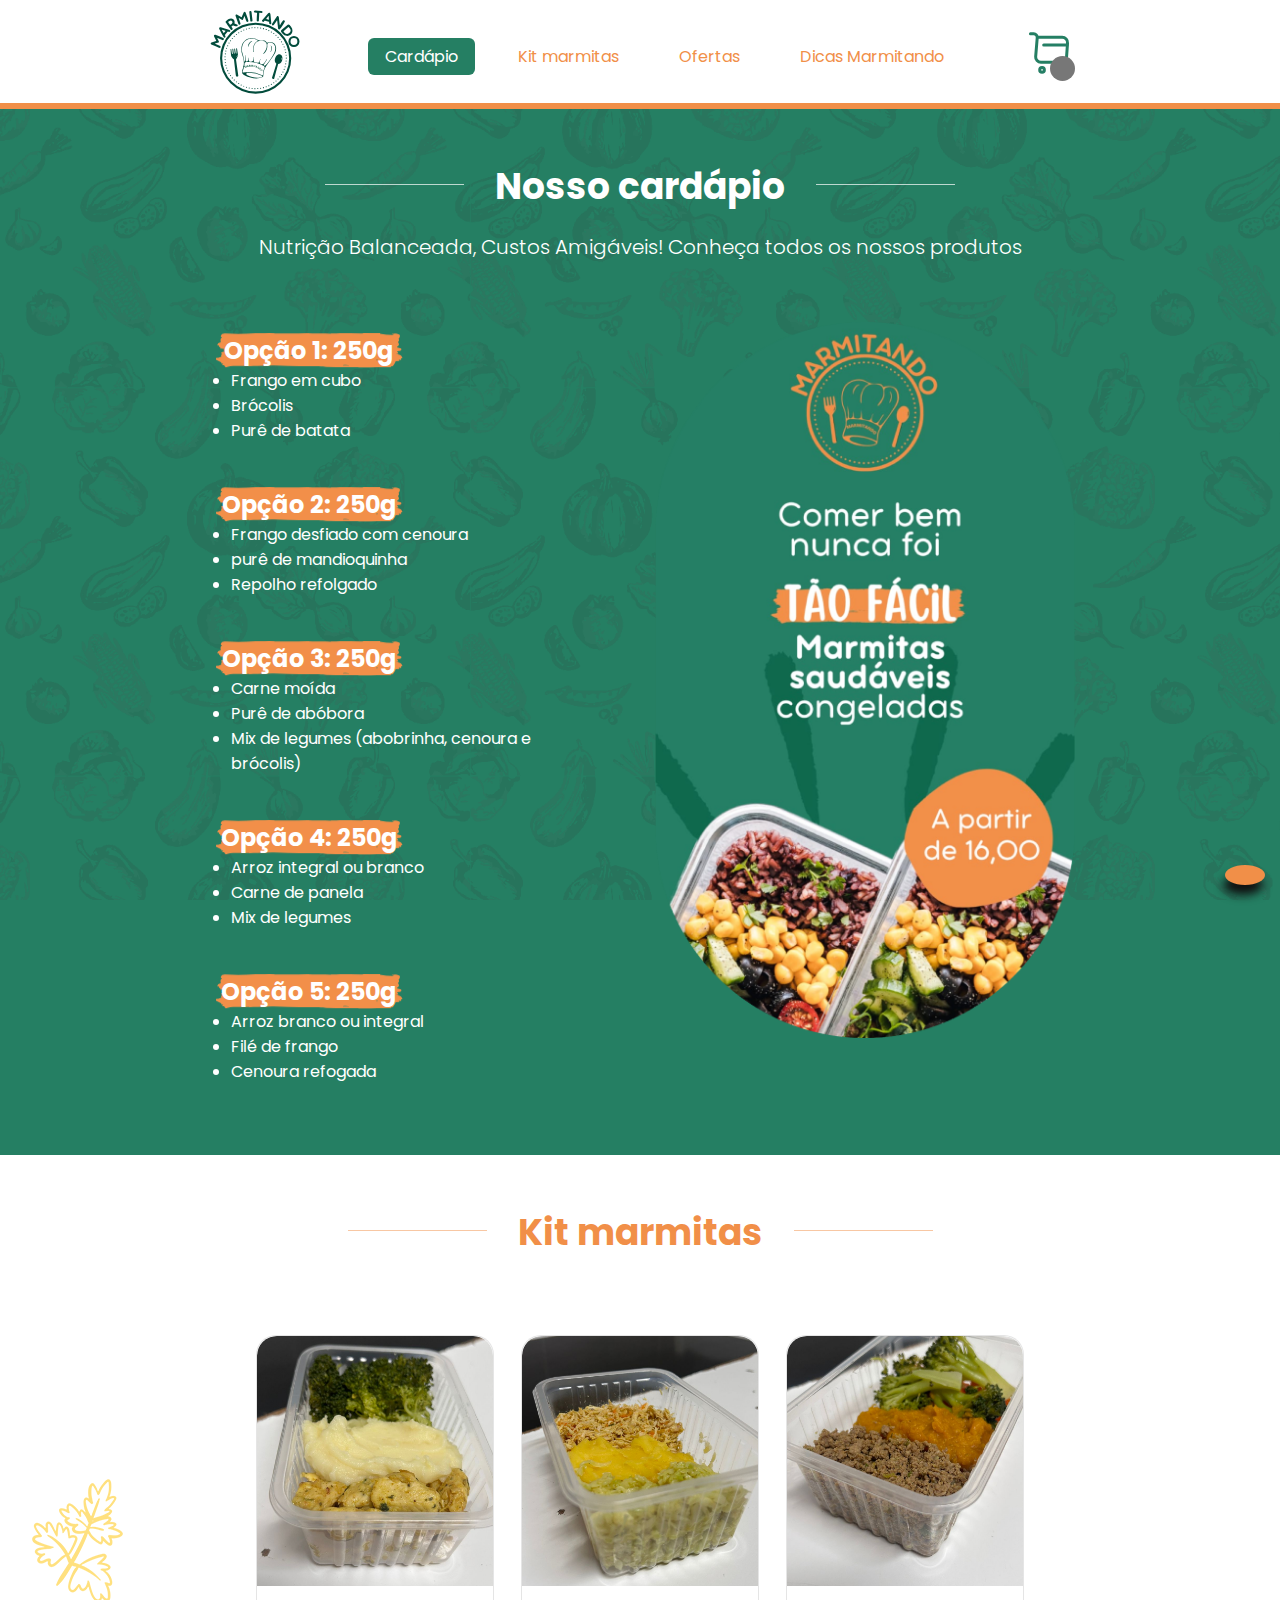
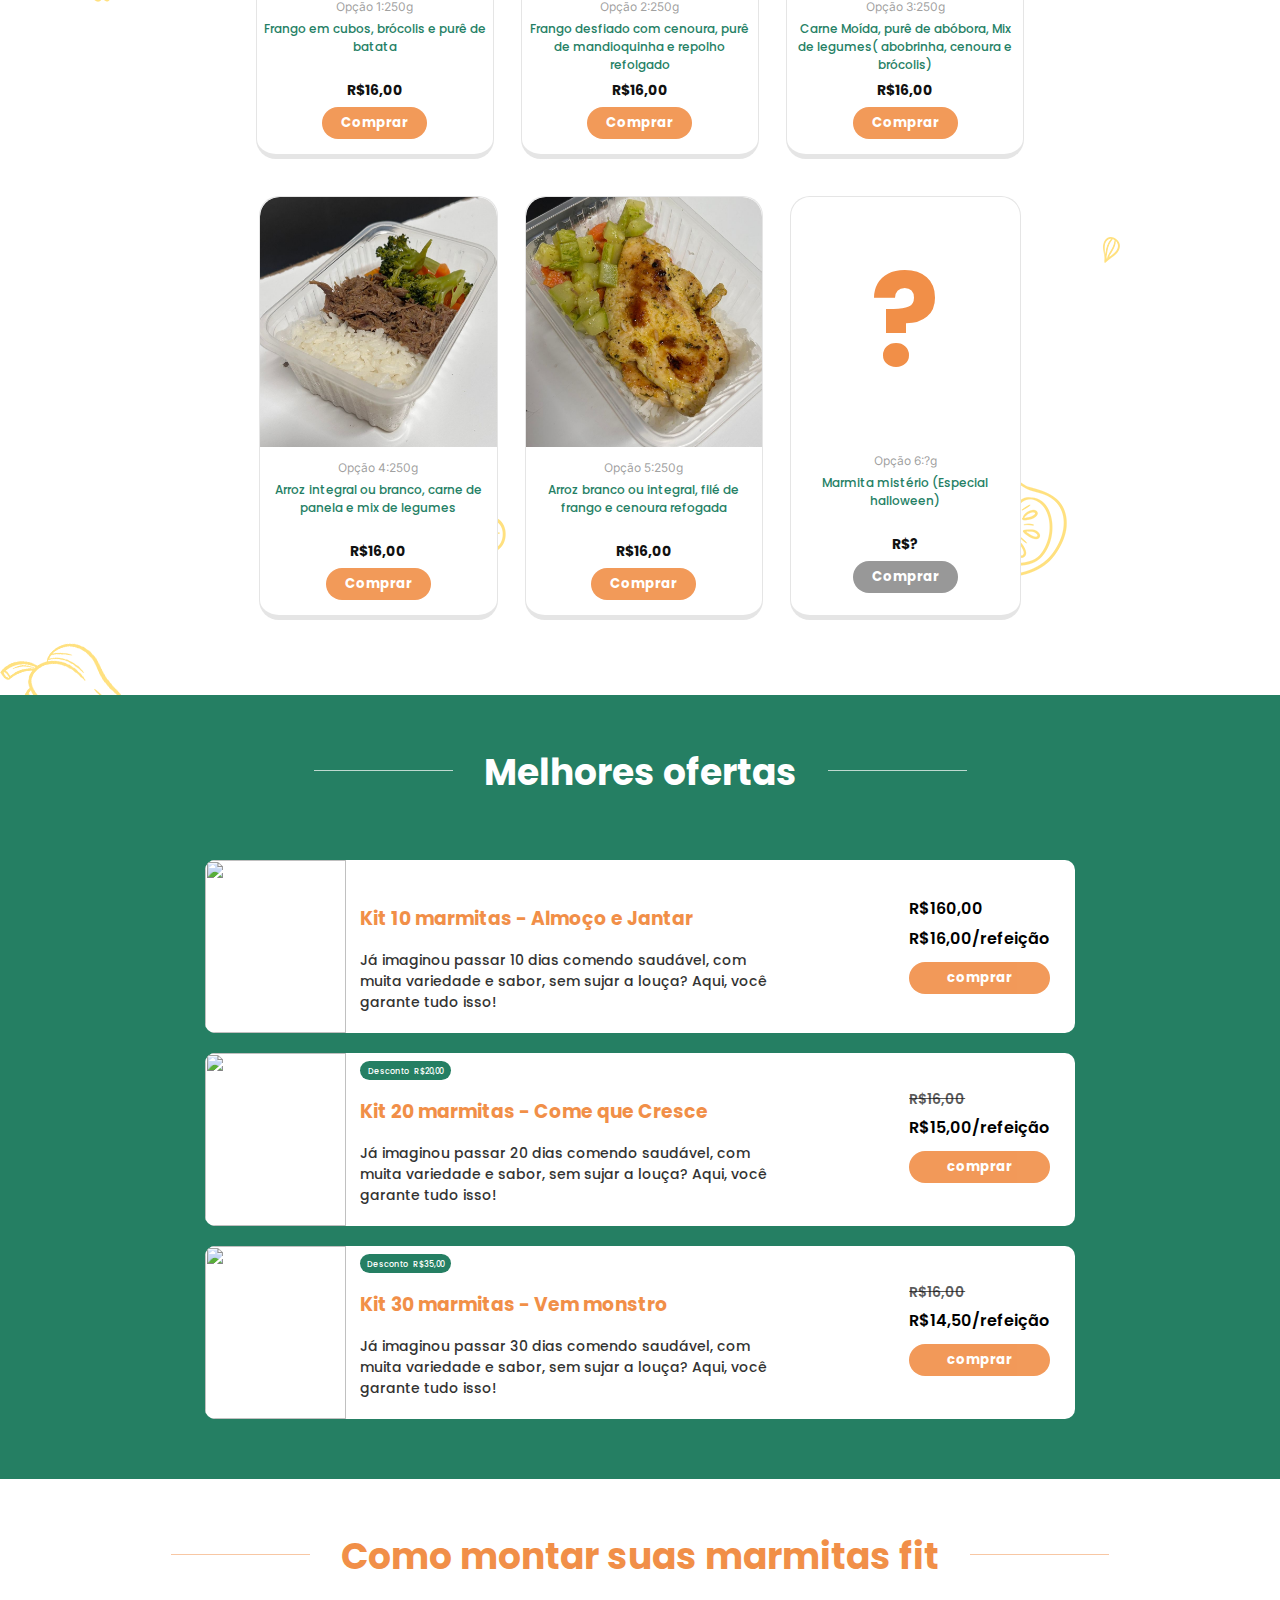
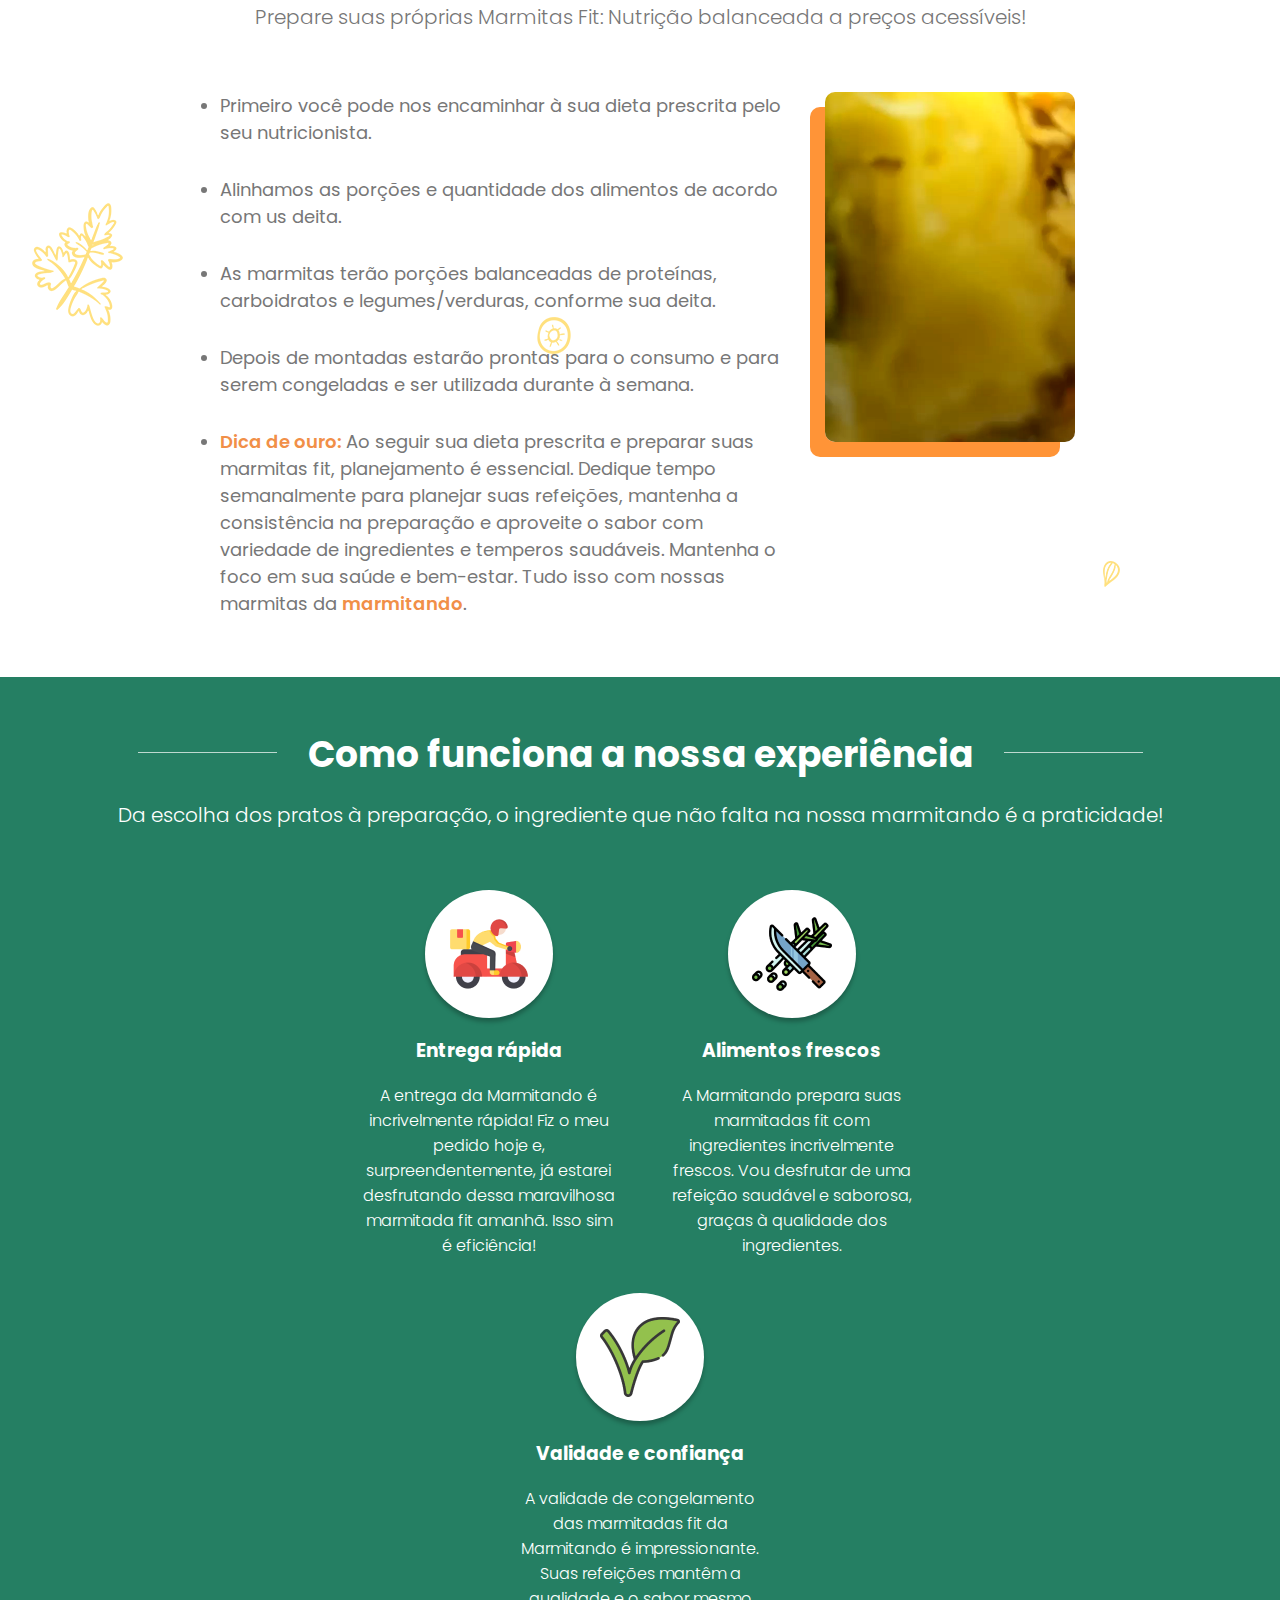
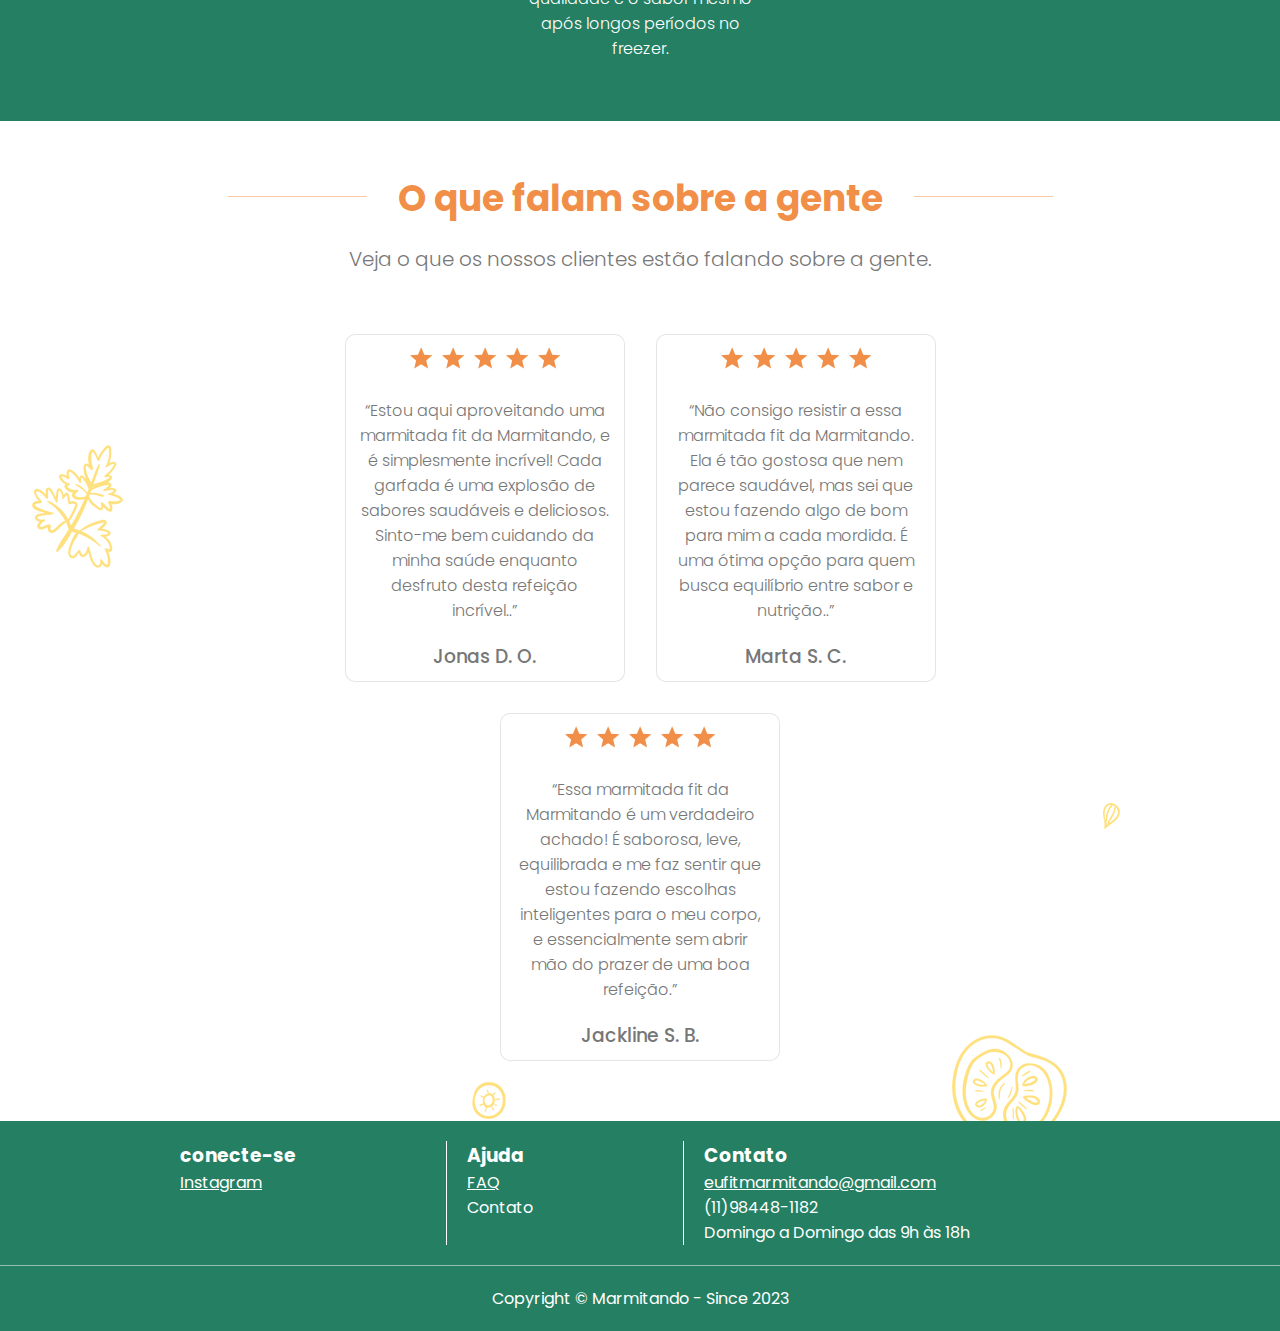
==== index.html @ 2e2b7c20 "ajuste footer" ====
<!DOCTYPE html>
<html lang="pt-br">

<head>
    <meta charset="UTF-8">
    <meta name="viewport" content="width=device-width, initial-scale=1.0">
    <title>Marmitando</title>
    <link rel="stylesheet" href="https://cdnjs.cloudflare.com/ajax/libs/font-awesome/6.4.2/css/all.min.css" integrity="sha512-z3gLpd7yknf1YoNbCzqRKc4qyor8gaKU1qmn+CShxbuBusANI9QpRohGBreCFkKxLhei6S9CQXFEbbKuqLg0DA==" crossorigin="anonymous" referrerpolicy="no-referrer" />
    <link rel="shortcut icon" href="./assets/logo-vetor.svg" type="image/x-icon">
    <link rel="preconnect" href="https://fonts.googleapis.com">
    <link rel="preconnect" href="https://fonts.gstatic.com" crossorigin>
    <link
        href="https://fonts.googleapis.com/css2?family=Poppins:ital,wght@0,100;0,200;0,300;0,400;0,500;0,600;0,700;0,800;0,900;1,100;1,200;1,300;1,400;1,500;1,600;1,700;1,800;1,900&display=swap"
        rel="stylesheet">
    <link rel="preconnect" href="https://fonts.googleapis.com">
    <link rel="preconnect" href="https://fonts.gstatic.com" crossorigin>
    <link href="https://fonts.googleapis.com/css2?family=Inter&display=swap" rel="stylesheet">
    <link rel="stylesheet" href="./css/styles.css">
    <script defer src="./js/script.js"></script>
</head>

<body>
    <header>
        <div class="logo">
            <a href="#"><img src="./assets/logo-vetor.svg" alt="Logo Marmitando"></a>
        </div>
        <nav class="nav-bar">
            <ul>
                <li><a id="botao-ativo" href="#cardapio">Cardápio</a></li>
                <li><a href="#kit-marmitas">Kit marmitas</a></li>
                <li><a href="#ofertas">Ofertas</a></li>
                <li><a href="#como-montar">Dicas Marmitando</a></li>
            </ul>
        </nav>
        <div class="carrinho-compras">
            <img class="carrinho" src="./assets/carrinho.svg" alt="Carrinho de compra">
            <span class="notificacao notificacao-on"><i class="fa-regular fa-bell"></i></span>
        </div>
        <div class="menu">
            <i class="fa-solid fa-bars"></i>
        </div>
    </header>

    <main>
        <section id="cardapio" class="nosso-cardapio verde">
            <div class="titulo">
                <h1>Nosso cardápio</h1>
                <p>Nutrição Balanceada, Custos Amigáveis! Conheça todos os nossos produtos</p>
            </div>

            <div class="conteudo">
                <div class="cardapio-opcao">
                    <div class="opcao">
                        <h2>Opção 1: 250g</h2>
                        <ul>
                            <li>Frango em cubo</li>
                            <li>Brócolis</li>
                            <li>Purê de batata</li>
                        </ul>
                    </div>

                    <div class="opcao">
                        <h2>Opção 2: 250g</h2>
                        <ul>
                            <li>Frango desfiado com cenoura</li>
                            <li>purê de mandioquinha</li>
                            <li>Repolho refolgado</li>
                        </ul>
                    </div>

                    <div class="opcao">
                        <h2>Opção 3: 250g</h2>
                        <ul>
                            <li>Carne moída</li>
                            <li>Purê de abóbora</li>
                            <li>Mix de legumes (abobrinha, cenoura e brócolis)</li>
                        </ul>
                    </div>

                    <div class="opcao">
                        <h2>Opção 4: 250g</h2>
                        <ul>
                            <li>Arroz integral ou branco</li>
                            <li>Carne de panela</li>
                            <li>Mix de legumes</li>
                        </ul>
                    </div>

                    <div class="opcao">
                        <h2>Opção 5: 250g</h2>
                        <ul>
                            <li>Arroz branco ou integral</li>
                            <li>Filé de frango</li>
                            <li>Cenoura refogada</li>
                        </ul>
                    </div>
                </div>

                <div class="imagem-marmitando">
                    <img src="./image/imagem-comer-bem.png" alt="">
                </div>
            </div>
        </section>


        <section id="kit-marmitas" class="kit-marmitas branco">
            <div class="titulo">
                <h1>Kit marmitas</h1>
            </div>

            <div class="conteudo">
                <div class="produto">
                    <div>
                        <img class="imagem-produto" src="./image/marmita-1.jpg" alt="">
                    </div>
                    <span class="opcao-produto">Opção 1:250g</span>
                    <h3 class="descricao-produto">Frango em cubos, brócolis e purê de batata</h3>
                    <div class="preco-botao-comprar">
                        <p class="preco-produto">R$16,00</p>
                        <input class="botao-comprar-produto" type="button" value="Comprar">
                    </div>
                </div>

                <div class="produto">
                    <div>
                        <img class="imagem-produto" src="./image/marmita-2.jpg" alt="">
                    </div>
                    <span class="opcao-produto">Opção 2:250g</span>
                    <h3 class="descricao-produto">Frango desfiado com cenoura, purê de mandioquinha e repolho refolgado
                    </h3>
                    <div class="preco-botao-comprar">
                        <p class="preco-produto">R$16,00</p>
                        <input class="botao-comprar-produto" type="button" value="Comprar">
                    </div>
                </div>

                <div class="produto">
                    <div>
                        <img class="imagem-produto" src="./image/marmita-3.jpg" alt="">
                    </div>
                    <span class="opcao-produto">Opção 3:250g</span>
                    <h3 class="descricao-produto">Carne Moída, purê de abóbora, Mix de legumes( abobrinha, cenoura e
                        brócolis)</h3>
                    <div class="preco-botao-comprar">
                        <p class="preco-produto">R$16,00</p>
                        <input class="botao-comprar-produto" type="button" value="Comprar">
                    </div>
                </div>

                <div class="produto">
                    <div>
                        <img class="imagem-produto" src="./image/marmita-4.jpg" alt="">
                    </div>
                    <span class="opcao-produto">Opção 4:250g</span>
                    <h3 class="descricao-produto">Arroz integral ou branco, carne de panela e mix de legumes</h3>
                    <div class="preco-botao-comprar">
                        <p class="preco-produto">R$16,00</p>
                        <input class="botao-comprar-produto" type="button" value="Comprar">
                    </div>
                </div>

                <div class="produto">
                    <div>
                        <img class="imagem-produto" src="./image/marmita-5.jpg" alt="">
                    </div>
                    <span class="opcao-produto">Opção 5:250g</span>
                    <h3 class="descricao-produto">Arroz branco ou integral, filé de frango e cenoura refogada</h3>
                    <div class="preco-botao-comprar">
                        <p class="preco-produto">R$16,00</p>
                        <input class="botao-comprar-produto" type="button" value="Comprar">
                    </div>
                </div>

                <div class="produto">
                    <div>
                        <h1 class="especial-mes">?</h1>
                    </div>
                    <span class="opcao-produto">Opção 6:?g</span>
                    <h3 class="descricao-produto">Marmita mistério
                        (Especial halloween)</h3>
                    <div class="preco-botao-comprar">
                        <p class="preco-produto">R$?</p>
                        <input class="botao-comprar" type="button" value="Comprar" disabled>
                    </div>
                </div>
            </div>
        </section>

        <section id="ofertas" class="ofertas verde">
            <div class="titulo">
                <h1>Melhores ofertas</h1>
            </div>

            <div class="conteudo">

                <div class="oferta">
                    <div class="imagem">
                        <img src="./image/marmita-kit-10.jpg" alt="">
                    </div>
                    <div class="descricao">
                      <p class="desconto hidden"><span></span></p>
                        <h3 class="opcao-produto">Kit 10 marmitas - Almoço e Jantar</h3>
                        <p class="descricao-produto">Já imaginou passar 10 dias comendo saudável, com muita variedade e sabor, sem sujar a louça? Aqui, você garante tudo isso!</p>
                    </div>
                    <div class="preco-btn">
                        <p class="preco-produto">R$160,00</p>
                        <p>R$16,00/refeição</p>
                        <input class="botao-comprar-produto" type="button" value="comprar">
                    </div>
                </div>

                <div class="oferta">
                    <div class="imagem">
                        <img src="./image/marmita-kit-10.jpg" alt="">
                    </div>
                    <div class="descricao">
                        <p class="desconto">Desconto<span>R$20,00</span></p>
                        <h3 class="opcao-produto">Kit 20 marmitas -  Come que Cresce</h3>
                        <p  class="descricao-produto">Já imaginou passar 20 dias comendo saudável, com muita variedade e sabor, sem sujar a louça? Aqui, você garante tudo isso!</p>
                    </div>
                    <div class="preco-btn">
                        <p class="preco-produto" hidden>R$300,00</p>
                        <p class="preco-antigo">R$16,00</p>
                        <p>R$15,00/refeição</p>
                        <input class="botao-comprar-produto" type="button" value="comprar">
                    </div>
                </div>

                <div class="oferta">
                    <div class="imagem">
                        <img src="./image/marmita-kit-10.jpg" alt="">
                    </div>
                    <div class="descricao">
                        <p class="preco-produto" hidden>R$435,00</p>
                        <p class="desconto">Desconto<span>R$35,00</span></p>
                        <h3 class="opcao-produto">Kit 30 marmitas - Vem monstro</h3>
                        <p  class="descricao-produto">Já imaginou passar 30 dias comendo saudável, com muita variedade e sabor, sem sujar a louça? Aqui, você garante tudo isso!</p>
                    </div>
                    <div class="preco-btn">
                        <p class="preco-antigo">R$16,00</p>
                        <p>R$14,50/refeição</p>
                        <input class="botao-comprar-produto" type="button" value="comprar">
                    </div>
                </div>
            </div>
        </section>

        <section id="como-montar" class="como-montar branco">
            <div class="titulo">
                <h1>Como montar suas marmitas fit</h1>
                <p>Prepare suas próprias Marmitas Fit: Nutrição balanceada a preços acessíveis!</p>
            </div>

            <div class="conteudo">
                <div class="dicas">
                    <ul>
                        <li>Primeiro você pode nos encaminhar à sua dieta prescrita pelo seu nutricionista.</li>
                        <li>Alinhamos as porções e quantidade dos alimentos de acordo com us deita.</li>
                        <li>As marmitas terão porções balanceadas de proteínas, carboidratos e legumes/verduras, conforme sua deita.</li>
                        <li>Depois de montadas estarão prontas para o consumo e para serem congeladas e ser utilizada durante à semana.</li>
                        <li><span>Dica de ouro:</span> Ao seguir sua dieta prescrita e preparar suas marmitas fit, planejamento é essencial. Dedique tempo semanalmente para planejar suas refeições, mantenha a consistência na preparação e aproveite o sabor com variedade de ingredientes e temperos saudáveis. Mantenha o foco em sua saúde e bem-estar. Tudo isso com nossas marmitas da <span>marmitando</span>.</li>
                    </ul>
                </div>

                <div class="video">
                    <video muted loop autoplay src="./movie/video.mp4"></video>
                </div>
            </div>
        </section>

        <section id="como-funciona-nossa-experiencia" class="como-funciona-nossa-experiencia verde">
            <div class="titulo">
                <h1>Como funciona a nossa experiência</h1>
                <p>Da escolha dos pratos à preparação, o ingrediente que não falta na nossa marmitando é a praticidade!</p>
            </div>

            <div class="conteudo">
                <div class="experiencia">
                    <div class="img">
                        <img src="./image/experiencia-1.png" alt="">
                    </div>
                    <h3>Entrega rápida</h3>
                    <p>A entrega da Marmitando é incrivelmente rápida! Fiz o meu pedido hoje e, surpreendentemente, já estarei desfrutando dessa maravilhosa marmitada fit amanhã. Isso sim é eficiência!</p>
                </div>

                <div class="experiencia">
                    <div class="img">
                        <img src="./image/experiencia-2.png" alt="">
                    </div>
                    <h3>Alimentos frescos</h3>
                    <p>A Marmitando prepara suas marmitadas fit com ingredientes incrivelmente frescos. Vou desfrutar de uma refeição saudável e saborosa, graças à qualidade dos ingredientes.</p>
                </div>

                <div class="experiencia">
                    <div class="img">
                        <img src="./image/experiencia-3.png" alt="">
                    </div>
                    <h3>Validade e confiança</h3>
                    <p>A validade de congelamento das marmitadas fit da Marmitando é impressionante. Suas refeições mantêm a qualidade e o sabor mesmo após longos períodos no freezer. </p>
                </div>
            </div>
        </section>

        <section id="sobre" class="sobre branco">
            <div class="titulo">
                <h1>O que falam sobre a gente</h1>
                <p>Veja o que os nossos clientes estão falando sobre a gente.</p>
            </div>

            <div class="conteudo">
               <div class="falas">
                <div class="stars">
                    <img src="./assets/star.svg" alt="">
                    <img src="./assets/star.svg" alt="">
                    <img src="./assets/star.svg" alt="">
                    <img src="./assets/star.svg" alt="">
                    <img src="./assets/star.svg" alt="">
                </div>
                <p>“Estou aqui aproveitando uma marmitada fit da Marmitando, e é simplesmente incrível! Cada garfada é uma explosão de sabores saudáveis e deliciosos. Sinto-me bem cuidando da minha saúde enquanto desfruto desta refeição incrível..”</p>
                <h3>Jonas D. O.</h3>
               </div>
               
               <div class="falas">
                <div class="stars">
                    <img src="./assets/star.svg" alt="">
                    <img src="./assets/star.svg" alt="">
                    <img src="./assets/star.svg" alt="">
                    <img src="./assets/star.svg" alt="">
                    <img src="./assets/star.svg" alt="">
                </div>
                <p>“Não consigo resistir a essa marmitada fit da Marmitando. Ela é tão gostosa que nem parece saudável, mas sei que estou fazendo algo de bom para mim a cada mordida. É uma ótima opção para quem busca equilíbrio entre sabor e nutrição..”</p>
                <h3>Marta S. C.</h3>
               </div>

               <div class="falas">
                <div class="stars">
                    <img src="./assets/star.svg" alt="">
                    <img src="./assets/star.svg" alt="">
                    <img src="./assets/star.svg" alt="">
                    <img src="./assets/star.svg" alt="">
                    <img src="./assets/star.svg" alt="">
                </div>
                <p>“Essa marmitada fit da Marmitando é um verdadeiro achado! É saborosa, leve, equilibrada e me faz sentir que estou fazendo escolhas inteligentes para o meu corpo, e essencialmente sem abrir mão do prazer de uma boa refeição.”</p>
                <h3>Jackline S. B.</h3>
               </div>
            </div>
        </section>
    </main>

    <footer class="verde">
        <div class="conteudo">
            <div class="info">
                <h3>conecte-se</h3>
            <ul>
                <li><a href="https://www.instagram.com/eufitmarmitando/?igshid=NzZhOTFlYzFmZQ%3D%3D" target="_blank"><i class="fa-brands fa-instagram"></i> Instagram</a></li>
            </ul>
            </div>

            <div class="info">
                <h3>Ajuda</h3>
            <ul>
                <li><a href="./faq.html">FAQ</a></li>
                <li>Contato</li>
            </ul>
            </div>

            <div class="info">
                <h3>Contato</h3>
            <ul>
                <li><a href="mailto:eufitmarmitando@gmail.com">eufitmarmitando@gmail.com</a></li>
                <li><i class="fa-brands fa-whatsapp"></i> (11)98448-1182</li>
                <li>Domingo a Domingo das 9h às 18h</li>
            </ul>
            </div>
        </div>

        <div class="copy">
            <p>Copyright © Marmitando - Since 2023</p>
        </div>
    </footer>

    <div class="modal-off">

        <main>
            <div class="titulo">
                <h1>Meu carrinho</h1>
            </div>

            <div class="conteudo"></div>

            <div class="subtotal">
                <p>Subtotal: <span>R$ 0,00</span></p>
            </div>

            <div class="resumo-cep">
                <div class="resumo cep">
                    <div>
                        <h3>CEP</h3>
                        <input class="input-style" type="text" name="cep" id="cep">
                        
                        <div id="conteudo" class="conteudo"></div>
                        <input id="botao-cep" class="botao-comprar" type="button" value="Buscar CEP">
                    </div>
                </div>

                <div class="resumo">
                    <div>
                        <h3>Resumo</h3>
                        <div class="conteudo">
                            <p class="valor-produtos">Valor dos produtos <span>R$ 32,00</span></p>
                            <p class="frete">Frete <span>R$ 5,00</span></p>
                            <p class="desconto">Desconto <span>-R$ 10,00</span></p>
                            <p class="total-compra">Total da compra <span>R$ 27,00</span></p>
                        </div>
                        <input id="finalizar-pedido" class="botao-comprar" type="button" value="Comprar">
                    </div>
                </div>
            </div>
        </main>

        <footer class="verde">
            <div class="conteudo">
                <div class="logo">
                    <a href="#">
                        <img src="./assets/logo.svg" alt="">
                    </a>
                </div>
                <div class="info">
                    <h3>Conecte-se</h3>
                <ul>
                    <li><a href="https://www.instagram.com/eufitmarmitando/?igshid=NzZhOTFlYzFmZQ%3D%3D" target="_blank"><i class="fa-brands fa-instagram"></i> Instagram</a></li>
                </ul>
                </div>
    
                <div class="info">
                    <h3>Ajuda</h3>
                <ul>
                    <li><a href="./faq.html">FAQ</a></li>
                    <li>Contato</li>
                </ul>
                </div>
    
                <div class="info">
                    <h3>Contato</h3>
                <ul>
                    <li><a href="mailto:eufitmarmitando@gmail.com">eufitmarmitando@gmail.com</a></li>
                    <li><i class="fa-brands fa-whatsapp"></i> (11)98448-1182</li>
                    <li>Domingo a Domingo das 9h às 18h</li>
                </ul>
                </div>
            </div>
    
            <div class="copy">
                <p>Copyright © Marmitando - Since 2023</p>
            </div>
        </footer>
    </div>
    <div class="btn-wpp">
        <a href="https://wa.me/5511984481182?text=Gostaria%20de%20fazer%20um%20pedido!" target="_blank"><i class="fa-brands fa-whatsapp"></i></a>
    </div>
</body>

</html>
---- css/styles.css ----
:root {
  --txGrayBlack: #111111;
  --txBlackLight: #333333;
  --txGray: #777777;
  --txOrange: #f18f48;
  --txGreen: #257f65;
  --txWhite: #fff;

  --bgGeen: #257f63;
  --bgWhite: #fff;
  --bgWhiteLight: #f1f1f1;
}

* {
  margin: 0;
  padding: 0;
  box-sizing: border-box;
  font-family: "Poppins", sans-serif;
  list-style: none;
  text-decoration: none;
  scroll-behavior: smooth;
  
}

*::-webkit-scrollbar {
  width: 6px;
}

*::-webkit-scrollbar-thumb {
  background-color: var(--txOrange);   
  border-radius: 20px;
}

/* ====================== INICIO HEADER ======================= */
header {
  display: flex;
  justify-content: space-between;
  padding: 0px 16%;
  padding-top: 10px;
  align-items: center;
  background: var(--bgWhite);
  border-bottom: var(--txOrange) 6px solid;
  position: sticky;
  top: 0;
  z-index: 100;
}

header .nav-bar ul {
  display: flex;
  gap: 26px;
}

header .nav-bar ul li a {
  color: var(--txOrange);
  position: relative;
  padding: 7px 17px;
  border-radius: 6px;
}

#botao-ativo {
  background: var(--bgGeen);
  color: var(--txWhite);
}

header .nav-bar ul li a:hover {
  color: var(--txWhite);
  background: var(--bgGeen);
}

header .carrinho-compras {
  cursor: pointer;
  position: relative;
  border-radius: 4px;
  padding: 5px;
  z-index: 2000;
}

.logo {
  width: 100px;
  transition: .3s;
}

.logo:hover {
  transform: scale(1.1);
}

header .carrinho-compras img {
    transition: 0.3s;
}

header .carrinho-compras img:hover {
  transform: rotate(-20deg);
}

header .carrinho-compras .notificacao {
  display: flex;
  align-items: center;
  justify-content: center;
  width: 25px;
  height: 25px;
  font-size: 12px;
  padding: 5px;
  position: absolute;
  background-color: var(--txGray);
  font-weight: 600;
  border-radius: 100px;
  right: 0px;
  bottom: 5px;
  color: var(--txWhite);
}

header .carrinho-compras .notificacao-on {
  background: var(--txOrange);
  transition: .3s;
  animation: notificacao .1s infinite alternate-reverse;
}

@keyframes notificacao {
  0% {
    transform: rotate(6deg);
  }
  100% {
    transform: rotate(-6deg);
  }
}

header .menu{
  cursor: pointer;
  display: none;
  z-index: 3000;
}

header .menu i {
  font-size: 34px;
  color: var(--bgGeen);
}

header .abrir-menu {
  display: flex;
  position: fixed;
  justify-content: center;
  align-items: center;

  top: 0;
  left: 0;
  right: 0;
  bottom: 0;
  background-color: var(--bgWhite);
  z-index: 2500;
}

header .abrir-menu ul{
  flex-direction: column;
  gap: 50px;
  font-size: 36px;
}


/* ========================== FIM HEADER ======================= */

/* ===================== INICIO SECTION GLOBAL ==================== */


.modal-off::-webkit-scrollbar {
    width: 6px;
}
  
  .modal-off::-webkit-scrollbar-thumb {
    background-color: var(--txOrange);   
    border-radius: 20px;       
}

.verde {
  background: url(../image/bg.png), var(--bgGeen);
  background-attachment: fixed;
  background-position: center;
  background-repeat: no-repeat;
  background-size: cover;
}
section {
  padding-bottom: 50px;
}

section .titulo {
  padding-top: 50px;
  display: flex;
  flex-direction: column;
  align-items: center;
  gap: 18px;
  color: var(--txWhite);
  font-size: 20px;
  font-weight: 300;
  margin-bottom: 50px;
  text-align: center;
}

section .titulo h1 {
  font-size: 36px;
  font-weight: 700;
  position: relative;
}

section .titulo h1::after,
section .titulo h1::before {
  content: "";
  width: 139px;
  height: 1px;
  background: rgba(255, 255, 255, 0.7);
  position: absolute;
  top: 25px;
}

section .titulo h1::after {
  right: -170px;
}

section .titulo h1::before {
  left: -170px;
}

section .conteudo {
  display: flex;
  justify-content: space-between;
  padding: 10px 16%;
}

.botao-comprar, .botao-comprar-produto {
  display: flex;
  align-items: flex-start;
  justify-content: center;
  padding: 6px 19px;
  margin-top: 6px;
  gap: 10px;
  cursor: pointer;
  font-weight: 700;
  border-radius: 30px;
  background: var(--txOrange);
  color: var(--txWhite);
  border: none;
  opacity: 0.9;
}

.botao-comprar, .botao-comprar-produto:hover {
  opacity: 1;
}

.branco {
  background: url(../image/bg-1.png), var(--bgWhite);
}

.branco .titulo {
  color: var(--txOrange);
}

.branco .titulo p {
  color: var(--txGray);
}

.branco .titulo h1::after,
.branco .titulo h1::before {
  background: rgba(241, 143, 72, 0.5);
}

.hidden {
  display: none;
}
/* ===================== FIM SECTION GLOBAL ==================== */

/* ==================== INICIO SECTION NOSSO CARDAPIO ================= */
.nosso-cardapio .conteudo {
  gap: 50px;
}
.nosso-cardapio .conteudo .imagem-marmitando img {
  width: 420px;
}

.nosso-cardapio .conteudo .cardapio-opcao {
  display: flex;
  flex-direction: column;
  gap: 22px;
}

.nosso-cardapio .conteudo .cardapio-opcao .opcao h2 {
  width: 187px;
  text-align: center;
  background-image: url(../assets/opcoesfundo.svg);
  background-position: center;
  background-size: cover;
  background-repeat: no-repeat;
  color: var(--txWhite);
  border-radius: 4px;
}

.nosso-cardapio .conteudo .cardapio-opcao .opcao {
  border: 1px solid transparent;
  transition: 0.3s;
  padding: 10px;
  border-radius: 6px;
}

.nosso-cardapio .conteudo .cardapio-opcao .opcao:hover {
  background: rgba(0, 0, 0, 0.25);
  border: 1px solid rgba(0, 0, 0, 0.1);
  transform: scale(1.2);
}

.nosso-cardapio .conteudo .cardapio-opcao .opcao ul {
  color: var(--txWhite);
  padding-left: 15px;
}

.nosso-cardapio .conteudo .cardapio-opcao .opcao ul li {
  list-style: disc;
}
/* ==================== FIM SECTION NOSSO CARDAPIO ================= */

/* =============== INICIO SECTION KIT-MARMITAS ==================== */
.kit-marmitas .conteudo {
  flex-wrap: wrap;
  gap: 7px;
  justify-content: center;
}

.kit-marmitas .conteudo .produto {
  display: flex;
  flex-direction: column;
  align-items: center;
  gap: 6px;
  border-radius: 20px;
  margin: 15px 10px;
  padding-bottom: 15px;
  border: 1px solid rgba(0, 0, 0, 0.1);
  background: var(--bgWhite);
  overflow: hidden;
  border-bottom: 5px solid rgba(0, 0, 0, 0.1);
}

.kit-marmitas .conteudo .produto div {
  overflow: hidden;
}

.kit-marmitas .conteudo .produto img {
  width: 236.02px;
  height: 250px;
  border-radius: 20px 20px 0px 0px;
  object-fit: cover;
  transition: 0.5s linear;
}

.kit-marmitas .conteudo .produto:hover img {
  transform: scale(1.2);
}

.kit-marmitas .conteudo .produto span {
  color: rgba(119, 119, 119, 0.7);
  text-align: center;
  font-family: "Inter", sans-serif;
  font-size: 12px;
  font-weight: 400;
}

.kit-marmitas .conteudo .produto h3 {
  width: 229px;
  text-align: center;
  color: var(--txGreen);
  font-size: 12px;
  font-weight: 500;
  min-height: 54px;
}

.kit-marmitas .conteudo .produto .preco-botao-comprar {
  color: var(--txGrayBlack);
  text-align: center;
  font-size: 14px;
  font-weight: 700;
}
/* =============== FIM SECTION KIT-MARMITAS ==================== */

/* ============== INICIO PRODUTO ESPECIAL DO MES ===================== */
.kit-marmitas .conteudo .produto .especial-mes {
  display: flex;
  align-items: center;
  justify-content: center;
  font-size: 128px;
  color: var(--txOrange);
  height: 250px;
}

.kit-marmitas
  .conteudo
  .produto:nth-child(6)
  .preco-botao-comprar
  .botao-comprar {
  background: var(--txBlackLight);
  opacity: 0.5;
  cursor: auto;
}

.kit-marmitas
  .conteudo
  .produto:nth-child(6)
  .preco-botao-comprar
  .botao-comprar:hover {
  opacity: 0.5;
}
/* ============== FIM PRODUTO ESPECIAL DO MES ===================== */

/* =================== INICIO SECTION OFERTAS ==================== */
.ofertas .conteudo {
  flex-direction: column;
  gap: 20px;
}
.ofertas .conteudo .oferta {
  display: flex;
  justify-content: space-between;
  border-radius: 10px;
  background: var(--bgWhite);
}

.ofertas .conteudo .oferta .imagem img {
  width: 141.612px;
  height: 100%;
  object-fit: cover;
  border-radius: 10px 0px 0px 10px;
}

.ofertas .conteudo .oferta .descricao {
  padding-top: 8px;
  padding-left: 13.4px;
  display: flex;
  flex-direction: column;
  gap: 17px;
  margin-bottom: 20px;
}

.ofertas .conteudo .oferta .descricao h3 {
  color: var(--txOrange);
}

.ofertas .conteudo .oferta .descricao p {
  color: var(--txBlackLight);
  font-size: 14px;
  font-weight: 500;
}

.ofertas .conteudo .oferta .descricao .desconto {
  display: flex;
  width: 91px;
  height: 19px;
  padding-top: 2px;
  justify-content: center;
  align-items: center;
  border-radius: 10px;
  background: var(--bgGeen);
  color: var(--txWhite);
  font-size: 8px;
  gap: 5px;
}

.ofertas .conteudo .oferta .descricao .hidden {
  opacity: 0;
}

.ofertas .conteudo .oferta .preco-btn {
  margin-top: 36px;
  margin-right: 25px;
  margin-left: 126px;
  font-weight: 600;
  display: flex;
  flex-direction: column;
  gap: 5px;
}

.ofertas .conteudo .oferta .preco-btn .preco-antigo {
  color: rgba(17, 17, 17, 0.7);
  font-size: 14px;
  text-decoration-line: line-through;
}
/* =================== FIM SECTION OFERTAS ==================== */

/* =================== INICIO SECTION COMO MONTAR ==================== */
.como-montar .conteudo {
  display: flex;
  gap: 20px;
}

.como-montar .conteudo .dicas {
  padding-right: 20px;
}

.como-montar .conteudo .dicas ul {
  color: var(--txGray);
  font-size: 18px;
  display: flex;
  flex-direction: column;
  gap: 30px;
  padding-left: 15px;
}

.como-montar .conteudo .dicas li span {
  color: var(--txOrange);
  font-weight: 600;
}

.como-montar .conteudo .dicas ul li {
  list-style: disc;
}

.como-montar .conteudo .video video {
  width: 250px;
  height: 350px;
  object-fit: cover;
  border-radius: 10px;
  box-shadow: -15px 15px 0px 0px var(--txOrange);
  filter: contrast(1.3);
}
/* =================== FIM SECTION COMO MONTAR ==================== */

/* =================== INICIO SECTION EXPERIENCIA ==================== */
.como-funciona-nossa-experiencia .conteudo {
  flex-wrap: wrap;
  justify-content: center;
  gap: 35px;
}
.como-funciona-nossa-experiencia .conteudo .experiencia {
  width: 268px;
  display: flex;
  flex-direction: column;
  align-items: center;
  justify-content: center;
  gap: 18px;
  text-align: center;
  color: var(--txWhite);
}

.como-funciona-nossa-experiencia .conteudo .experiencia .img {
  background: var(--bgWhite);
  width: 128px;
  height: 128px;
  padding: 24px;
  border-radius: 100%;
  box-shadow: 0px 4px 4px 0px rgba(0, 0, 0, 0.25);
}

.como-funciona-nossa-experiencia .conteudo .experiencia p {
  width: 254px;
  font-weight: 300;
}
/* =================== FIM SECTION EXPERIENCIA ==================== */

/* =================== INICIO SECTION SOBRE ==================== */
.sobre .conteudo {
  gap: 31px;
  flex-wrap: wrap;
  justify-content: center;
}

.sobre .conteudo .falas {
  padding: 10px 14px;
  display: flex;
  flex-direction: column;
  align-items: center;
  text-align: center;
  gap: 19px;
  color: var(--txGray);
  display: flex;

  border-radius: 10px;
  border: 1px solid rgba(0, 0, 0, 0.1);
  background: var(--bgWhite);
  transition: 0.3s;
}

.sobre .conteudo .falas:hover {
  transform: scale(1.2);
}

.sobre .conteudo .falas p {
  width: 250px;
  font-size: 16px;
  font-weight: 300;
}

.sobre .conteudo .falas h3 {
  font-weight: 500;
}
/* ===================  FIM SECTION SOBRE ==================== */

/* INCIO FOOTER */
footer {
  color: var(--txWhite);
  text-align: center;
}

footer .logo {
  padding: 30px 0px;
}

footer .conteudo {
  display: flex;
  justify-content: center;
  padding-top: 20px;
}

footer .conteudo .info {
  border-right: 1px solid var(--bgWhite);
  padding-right: 150px;
  padding-left: 20px;
  text-align: start;
}

footer .conteudo .info ul li a {
  color: var(--txWhite);
  text-decoration: underline;
}

footer .conteudo .info:nth-last-child(1) {
  border-right: none;
}

footer .copy {
  display: flex;
  padding: 20px;
  justify-content: center;
  border-top: 1px solid rgba(255, 255, 255, 0.5);
  margin-top: 20px;
}
/* FIM FOOTER */

/* WPP - VOLTAR - MODAL */
.btn-wpp a {
  background: var(--txOrange);
  padding: 10px 20px;
  border-radius: 100%;
  box-shadow: -2px 10px 10px var(--txGrayBlack);
  position: fixed;
  right: 15px;
  bottom: 15px;
  font-size: 40px;
  color: var(--bgWhite);
  animation: animate-wpp infinite alternate-reverse 1s;
  z-index: 2000;
}

@keyframes animate-wpp {
  0% {
    transform: scale(1);
    box-shadow: none;
  }
  100% {
    transform: scale(1.1);
    box-shadow: -2px 10px 10px var(--txGrayBlack);
  }
}

.modal-off {
  margin-top: 107.5px;
  display: none;
  position: absolute;
  top: 0;
  left: 0;
  right: 0;
  bottom: 0;
  z-index: 1000;
  background: url(../image/bg-1.png), var(--bgWhite);

  width: 100vw;
  overflow: hidden;
  overflow: scroll;
  overflow-x: hidden;
}

.modal-on {
  display: block;
  position: fixed;
  top: 0;
}

.display-none {
  display: none;
}

.overflow-hidden {
  overflow: hidden;
}

.modal-off main {
  display: flex;
  flex-direction: column;
  gap: 30px;
  padding: 40px 16%;
}

.modal-off h1 {
  color: var(--txGray);
  font-size: 36px;
  font-weight: 400;
}

/* card-produto */

.modal-off .conteudo .card-produto {
  display: flex;
  padding: 12px;
  justify-content: space-between;
  border-radius: 6px;
  border: 1px solid rgba(0, 0, 0, 0.2);
  box-shadow: 0px 4px 8px 0px rgba(0, 0, 0, 0.05);
  background: var(--bgWhite);
  margin-bottom: 20px;
  gap: 20px;
}

.modal-off .conteudo .card-produto:nth-last-child(1){
    margin-bottom: 0;
}

.modal-off .conteudo .card-produto .produto,
.preco,
.quantidade,
.total {
  max-width: 600px;
  display: flex;
  flex-direction: column;
  gap: 10px;
}


.modal-off .conteudo h3 {
  color: var(--txBlackLight);
  font-weight: 400;
}

.modal-off .conteudo .card-produto .total {
  width: 100px;
}

.modal-off .conteudo .card-produto .produto .descricao-produto {
  display: flex;
  gap: 6px;
  
}

.modal-off
  .conteudo
  .card-produto
  .produto
  .descricao-produto
  .imagem-produto
  img {
  width: 66px;
  height: 70px;
  object-fit: cover;
  border-radius: 6px;
}

.modal-off .conteudo .card-produto .produto .descricao-produto .descricao {
  max-width: 350px;
  word-wrap: break-word;
  display: flex;
  flex-direction: column;
  gap: 5px;
  align-items: start;
  justify-content: center;
  color: var(--txGrayBlack);
  font-size: 16px;
  font-weight: 300;
}



.modal-off .conteudo .preco {
  display: flex;
  flex-direction: column;
}

.modal-off .conteudo .preco p {
  display: flex;
  justify-content: center;
  align-items: center;
  height: 93px;
  color: var(--txGrayBlack);
  font-size: 16px;
  font-weight: 300;
}

.modal-off .card-produto .quantidade .form {
  display: flex;
  justify-content: center;
  align-items: center;
  height: 93px;
  gap: 5px;
}

.modal-off .card-produto .quantidade .form .altarar-quantidade-produto {
  display: flex;
  width: 20px;
  height: 20px;
  flex-direction: column;
  justify-content: center;
  align-items: center;
  gap: 10px;
  border-radius: 100px;
  background: rgba(119, 119, 119, 0.7);
  border: none;
  color: var(--bgWhite);
  font-size: 16px;
  font-weight: 600;
  cursor: pointer;
}

.modal-off .card-produto .quantidade .form .altarar-quantidade-produto:hover {
  background: rgba(119, 119, 119, 0.9);
}

.modal-off .card-produto .quantidade .form .quantidade-produto {
  width: 50px;
  height: 20px;
  gap: 10px;
  border-radius: 4px;
  border: 1px solid rgba(0, 0, 0, 0.1);
  background: var(--txWhite);
  color: var(--txBlackLight);
  font-size: 16px;
  font-weight: 400;
  text-align: center;
}


.modal-off .card-produto .total {
  gap: 10px;
  font-weight: 600;
  color: var(--txBlackLight);
  font-weight: 600;
}

.modal-off .card-produto .total .valor-total {
  display: flex;
  align-items: center;
  height: 93px;
}

.modal-off .card-produto .lixeira {
  padding-top: 20px;
  display: flex;
  align-items: center;
}

.modal-off .card-produto .lixeira img {
  cursor: pointer;
  transition: 0.3s;
}

.modal-off .card-produto .lixeira img:hover {
  transform: scale(1.1);
}

.modal-off main .subtotal {
  display: flex;
  justify-content: flex-end;
  align-items: center;
  padding: 21.5px;
  border-radius: 6px;
  border: 1px solid rgba(0, 0, 0, 0.2);
  background: var(--bgWhiteLight);
}

.modal-off main .subtotal p {
  display: flex;
  gap: 50px;
  color: var(--txBlackLight);
  font-size: 16px;
  font-weight: 400;
}

.modal-off footer .conteudo .info h3{
    font-size: 1.17em;
    font-weight: bold;
    color: var(--txWhite);
}

.modal-off main .resumo {
    display: flex;
    flex-direction: column;
    align-items: end;
    
}

.modal-off main .resumo div {
    width: 354px;
}

.modal-off main .resumo h3 {
    text-align: start;
    color: var(--txBlackLight);
    font-size: 28px;
    font-weight: 400;
    margin-bottom: 32px;
}

.modal-off main .resumo div .conteudo {
    color: var(--txBlackLight);
}

.modal-off main .resumo div .conteudo p {
    display: flex;
    justify-content: space-between;
    padding: 16px 0;
    border-bottom: 1px solid rgba(0, 0, 0, 0.20);
}

.modal-off main .resumo div .conteudo p:nth-child(1) {
    border-top: 1px solid rgba(0, 0, 0, 0.20);
}

.modal-off main .resumo div .conteudo p:nth-last-child(1) {
    border-bottom: none;
}

.modal-off main .resumo div .conteudo .desconto span {
    color: var(--txGreen);
}

.modal-off main .resumo div .conteudo .total-compra span {
    font-weight: 600;
}

.modal-off main .resumo div .botao-comprar {
    width: 100%;
    width: 352px;
    height: 55px;
    padding: 6px 19px;
    border-radius: 6px;
}

.modal-off main .resumo-cep{
  display: flex;
  justify-content: space-between;
  flex-wrap: wrap;
  gap: 20px;
}

.modal-off main .resumo-cep .cep .input-style {
  width: 354px;
  outline: none;
  border: none;
  border: 1px solid rgba(0, 0, 0, 0.20);
  border-radius: 4px;
  padding: 15px 34px;
  font-size: 18px;
  color: var(--txBlackLight);
  font-weight: 400;
  letter-spacing: 14.8px;
}

.modal-off main .resumo-cep .cep .pequeno {
  width: 100px;
  letter-spacing: 2px;
  padding: 4px;
}

.modal-off .carrinho-vazio {
  display: flex;
  flex-direction: column;
  justify-content: center;
  align-items: center;
}

.modal-off .carrinho-vazio img {
  width: 68.98px;
  height: 71px;
}

.modal-off .carrinho-vazio h1{
  color: var(--txGreen);
  font-weight: 600;
  font-size: 60px;
}

.modal-off .carrinho-vazio .botao-comprar {
  font-size: 24px;
  padding: 8px 20px;
}
/* WPP - VOLTAR - MODAL */



/* Midia queries */



@media screen and (max-width:1110px) {
  header nav {
    display: none;
  }

  header .menu {
    display: block;
  }

  .modal-off .resumo-cep .resumo{
    margin: auto;
  }

  .modal-off main .card-produto .produto .descricao-produto p{
    height: 50px;
    overflow-y: scroll;
  }

  .modal-off main .resumo-cep div{
    width: 100%;
  }

  .modal-off main .resumo-cep div p, input{
    width: 100%;
    margin: auto;
  }

  .modal-off main .resumo-cep .cep .input-style, .modal-off main .resumo div .botao-comprar {
    width: 100%;
    
  }
}

@media screen and (max-width:1025px) {
  section .titulo h1::after,
  section .titulo h1::before {
    width: 0px;
  }

  section .titulo h1::after {
    right: 0px;
  }

  section .titulo h1::before {
    left: 0px;
  }


   .nosso-cardapio {
    position: relative;
  }
  .nosso-cardapio .conteudo .imagem-marmitando, .imagem-marmitando img{
    width: 100%;
  }

  .ofertas .conteudo {
    justify-content: center;
    align-items: center;
  }

  .ofertas .conteudo .oferta {
    text-align: center;
    width: 400px;
    flex-direction: column;
  }

  .ofertas .conteudo .oferta .imagem img {
    width: 100%;
    border-radius: 6px 6px 0 0;
  }

  .ofertas .conteudo .oferta .descricao {
    padding: 0;
    align-items: center;
  }

  .ofertas .conteudo .oferta .preco-btn {
    margin: 0;
    /* margin-bottom: 20px; */
  }

  .ofertas .conteudo .oferta .preco-btn input {
    border-radius: 0 0 6px 6px;
    padding: 16px;
  }

  .como-montar .conteudo  {
    display: block;
  }

  .como-montar .conteudo .video {
    display: flex;
    justify-content: center;
    margin-top: 20px;
  }

  .modal-off main {
    padding: 40px 5%;
  }

  
}

@media screen and (max-width:930px) {
  footer {
    padding: 0 16%;
  }
  footer .conteudo {
    flex-direction: column;
    justify-content: center;
  }
  footer .conteudo .info{
    padding: 0;
    padding-bottom: 20px;
    text-align: center;
    border: none;
    border-bottom: 1px solid #f1f1f113;
  }


  footer .conteudo .info:nth-child(3) {
    border-bottom: none;
  }

  footer .conteudo .info ul {
    display: flex;
    flex-direction: column;
    text-align: center;
    justify-content: center;
  }
}

@media screen and (max-width:900px) {
  header {
    padding: 5px 10%;
  }
  section .conteudo {
    padding: 0px 10%;
  }
    section .titulo{
      padding: 0px 10%;
      padding-top: 50px;
    }

  .nosso-cardapio .conteudo{
    flex-direction: column;
    align-items: center;
    justify-content: center;
  }

  .nosso-cardapio .conteudo .cardapio-opcao {
    flex-direction: row;
    flex-wrap: wrap;
    justify-content: center;
  }

  .nosso-cardapio .conteudo .cardapio-opcao .opcao ul li {
    width: 150px;
  }

  .nosso-cardapio .conteudo .imagem-marmitando {
    text-align: center;
  }

  .nosso-cardapio .conteudo .imagem-marmitando img {
    width: 205px;
    position: absolute;
    bottom: -250px;
    transform: translate(-50%);
  }

  .kit-marmitas {
    padding-top: 240px;
  }

}

@media screen and (max-width:745px) {
  .como-funciona-nossa-experiencia .conteudo .experiencia, .sobre .conteudo .falas{
    width: 400px;
  }

  .como-funciona-nossa-experiencia .conteudo .experiencia p, .sobre .conteudo .falas p{
    width: 100%;
  }

  .modal-off .carrinho-vazio h1{
    font-size: 36px;
  }
}

@media screen and (max-width:500px) {
  header .logo{
    width: 80px;
  }

  section .titulo h1 {
    font-size: 24px;
  }

  section .titulo p {
    font-size: 14px;
  }

  .ofertas .conteudo .oferta{
    width: 300px;
  }

  section .conteudo p, li {
    font-size: 14px;
  }
 
  header .abrir-menu ul li{
    font-size: 26px;
  }

  .modal-off {
    top: -16px;
  }

  .modal-off main .subtotal {
    height: 59px;
  }

}

@media screen and (max-width:400px) {
  header {
    padding: 5px 5%;
  }
  section .conteudo {
    padding: 0px 5%;
  }

  section .titulo{
      padding: 0px 5%;
      padding-top: 50px;
  }
  .modal-off main .resumo-cep .cep .input-style {
    padding: 12px 20px;
  }
    
}

@media screen and (max-width:380px) {
  
  .modal-off .carrinho-vazio h1{
    font-size: 24px;
  }

  .modal-off .carrinho-vazio .botao-comprar {
    font-size: 20px;
  }
}


@media screen and (max-width:340px) {
  .ofertas .conteudo .oferta{
    width: 250px;
  }

  .sobre .conteudo .falas p {
    font-size: 14px;
  }

  .modal-off .carrinho-vazio .botao-comprar {
    font-size: 14px;
  }
  
}
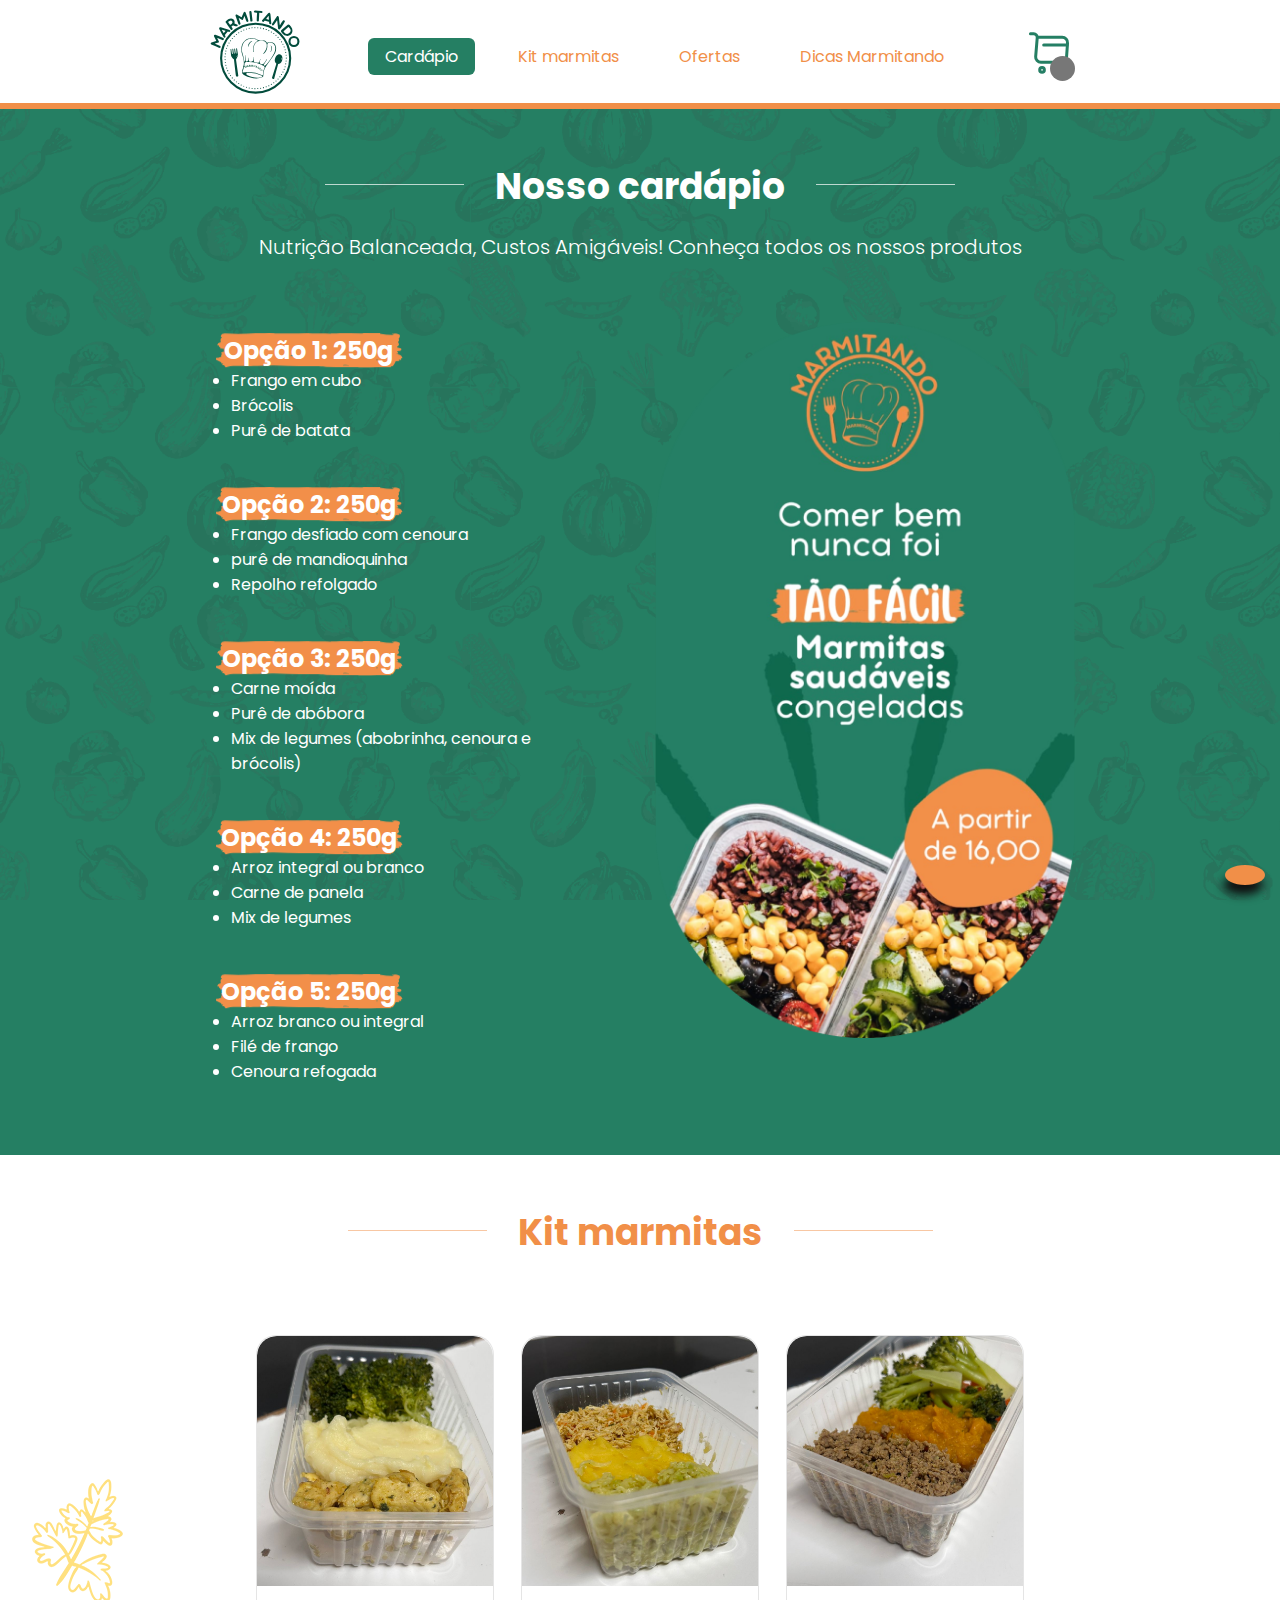
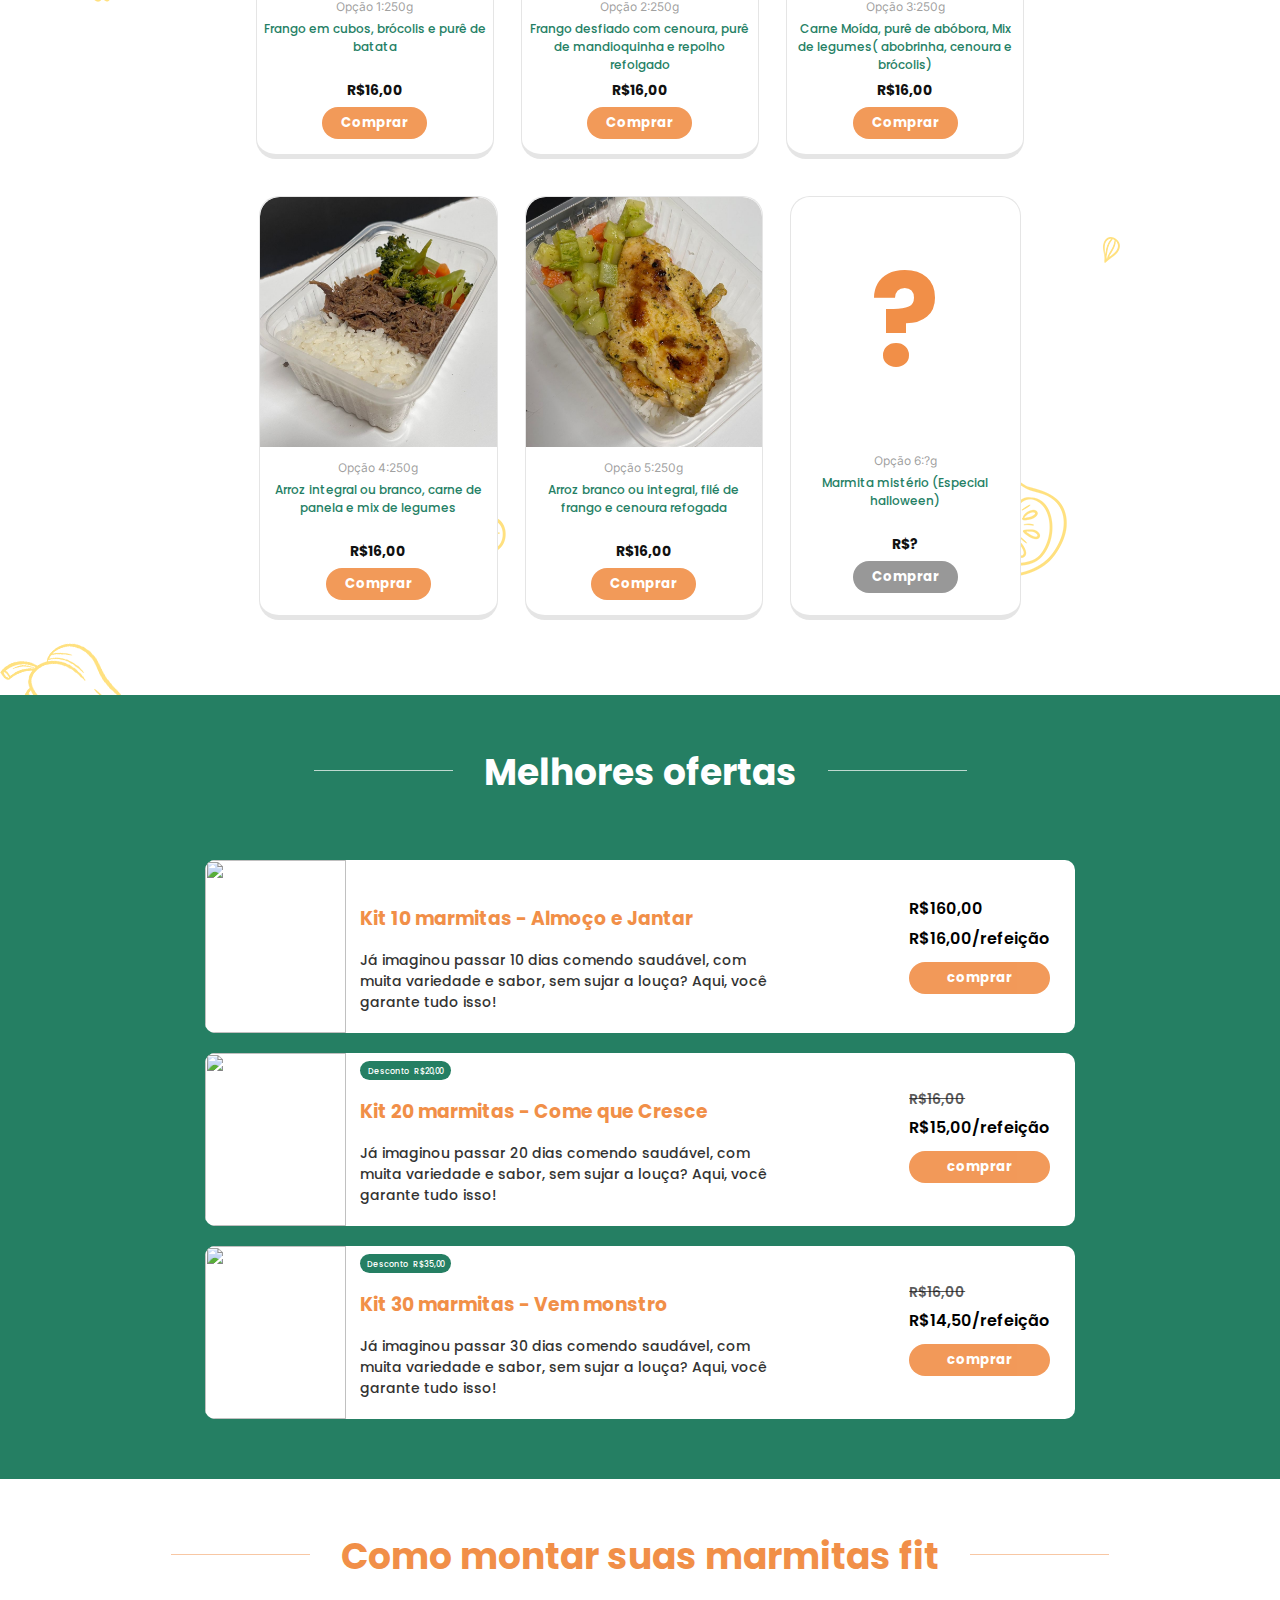
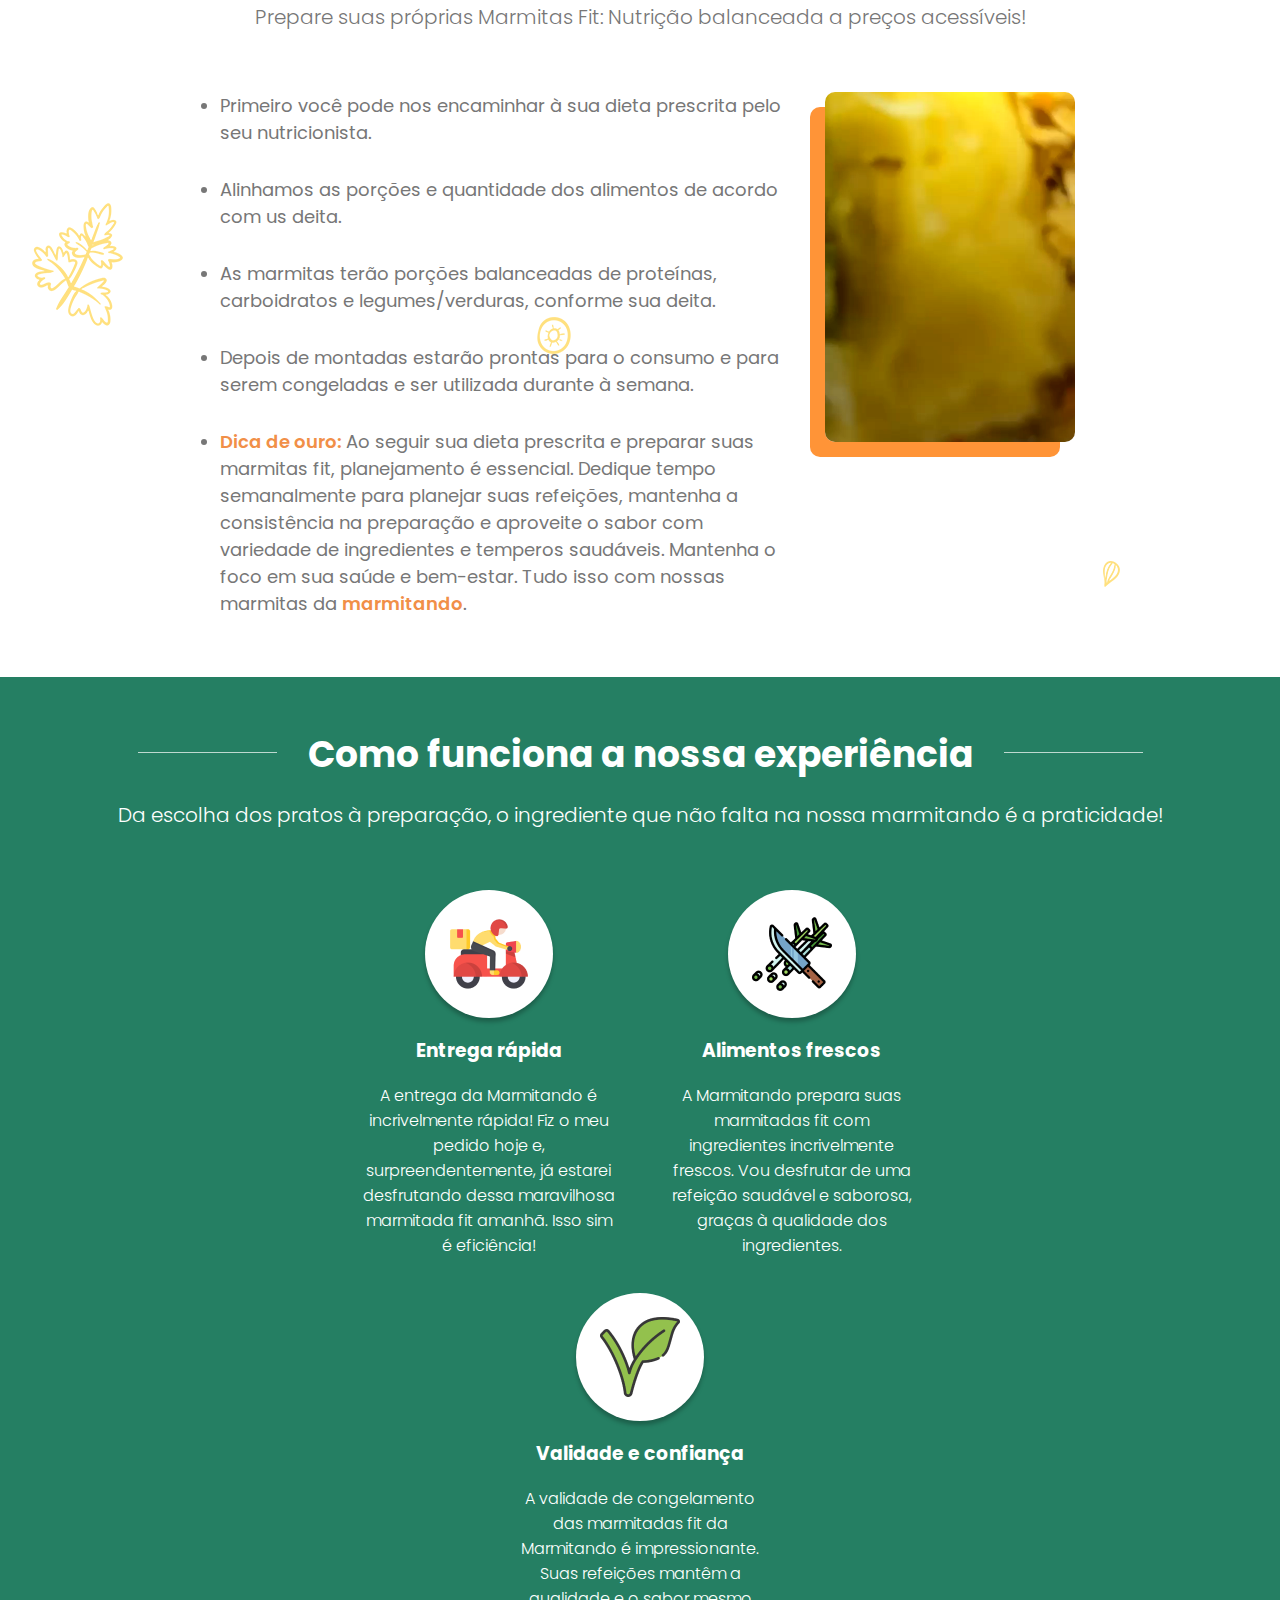
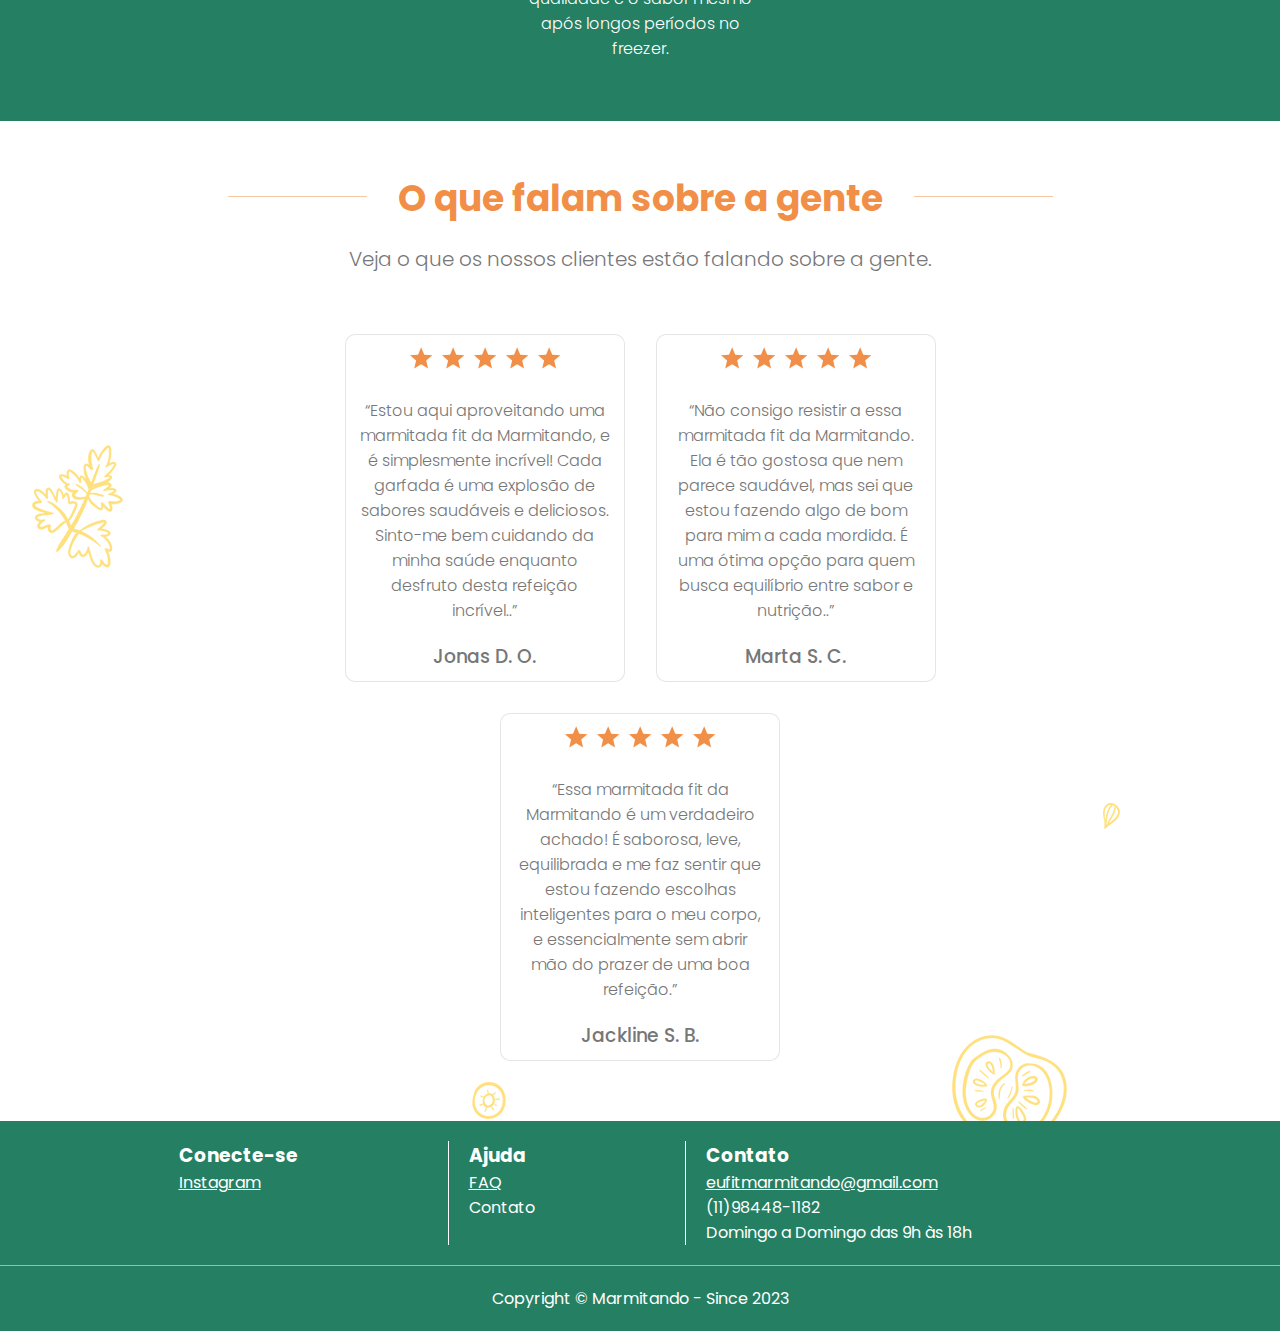
==== commit f6179b21: "style: ajuste FAQ" ====
--- a/index.html
+++ b/index.html
@@ -350,7 +350,7 @@
     <footer class="verde">
         <div class="conteudo">
             <div class="info">
-                <h3>conecte-se</h3>
+                <h3>Conecte-se</h3>
             <ul>
                 <li><a href="https://www.instagram.com/eufitmarmitando/?igshid=NzZhOTFlYzFmZQ%3D%3D" target="_blank"><i class="fa-brands fa-instagram"></i> Instagram</a></li>
             </ul>
@@ -420,11 +420,6 @@
 
         <footer class="verde">
             <div class="conteudo">
-                <div class="logo">
-                    <a href="#">
-                        <img src="./assets/logo.svg" alt="">
-                    </a>
-                </div>
                 <div class="info">
                     <h3>Conecte-se</h3>
                 <ul>
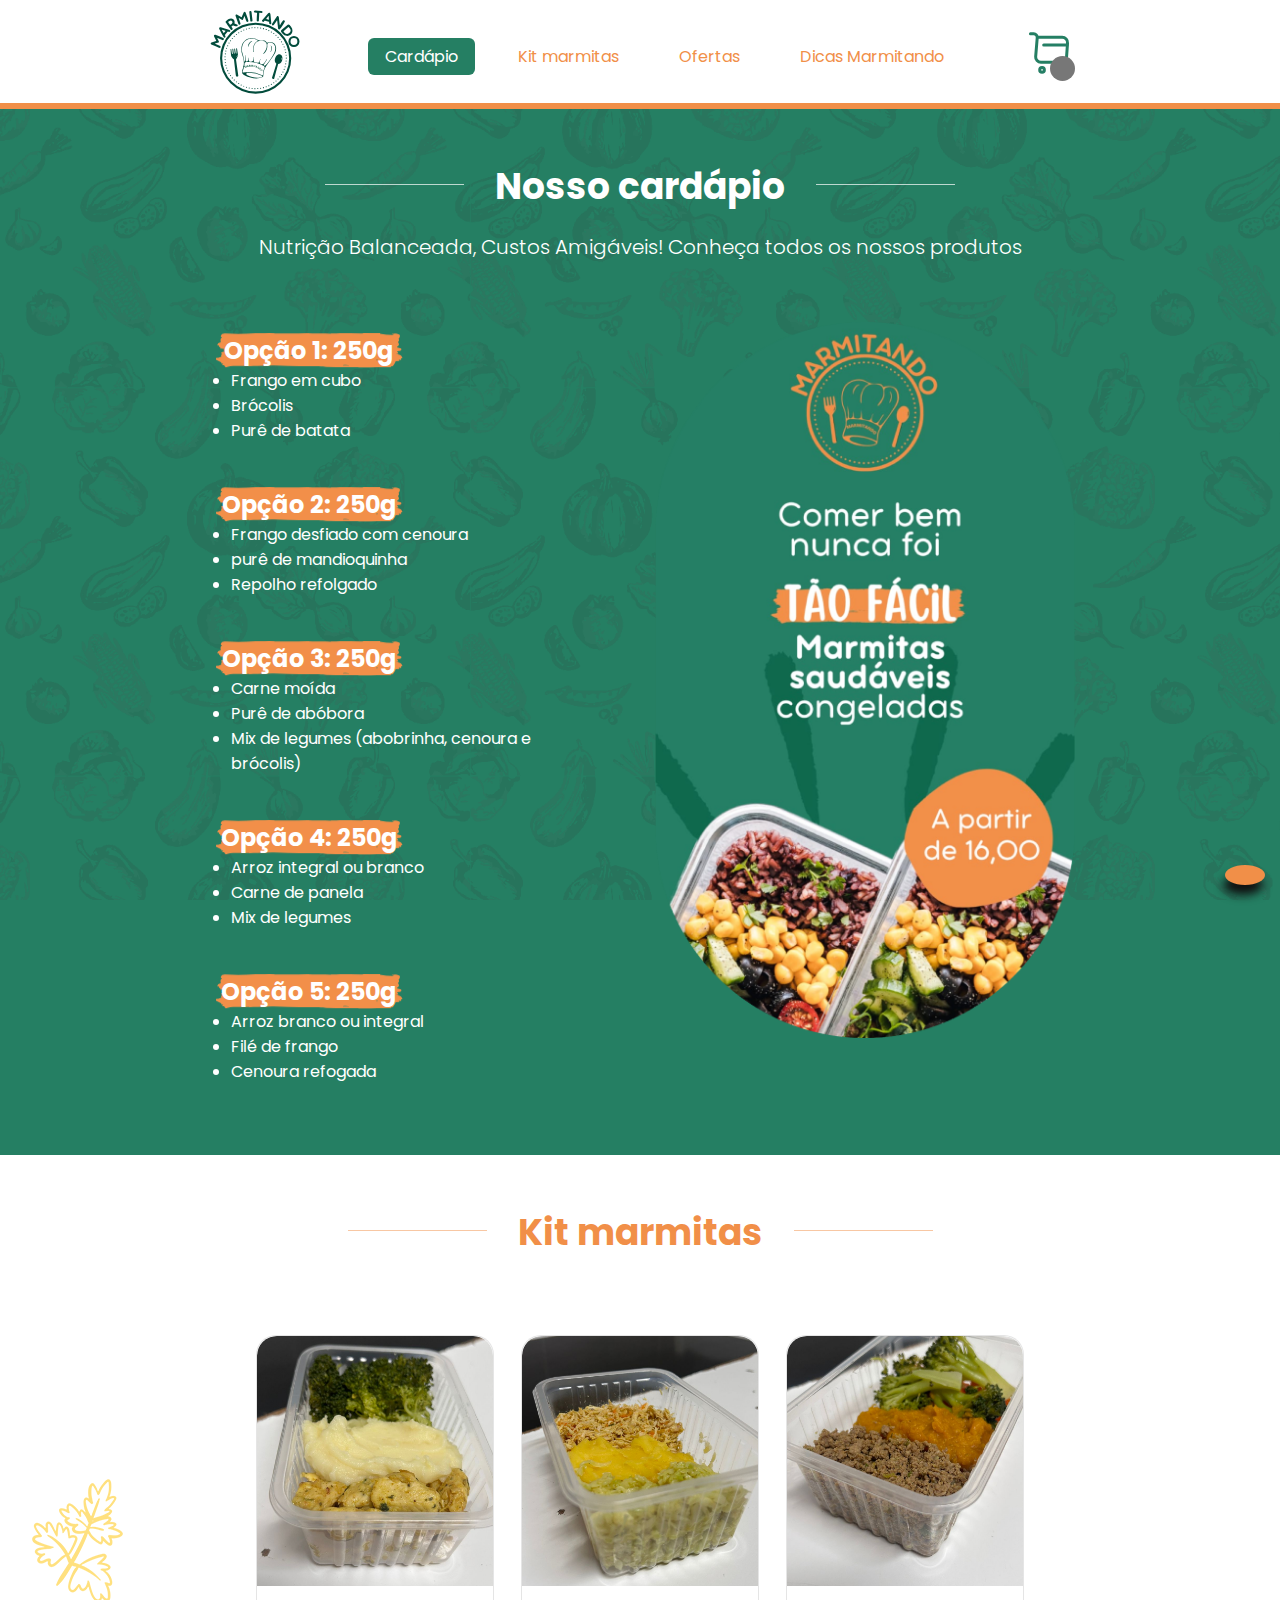
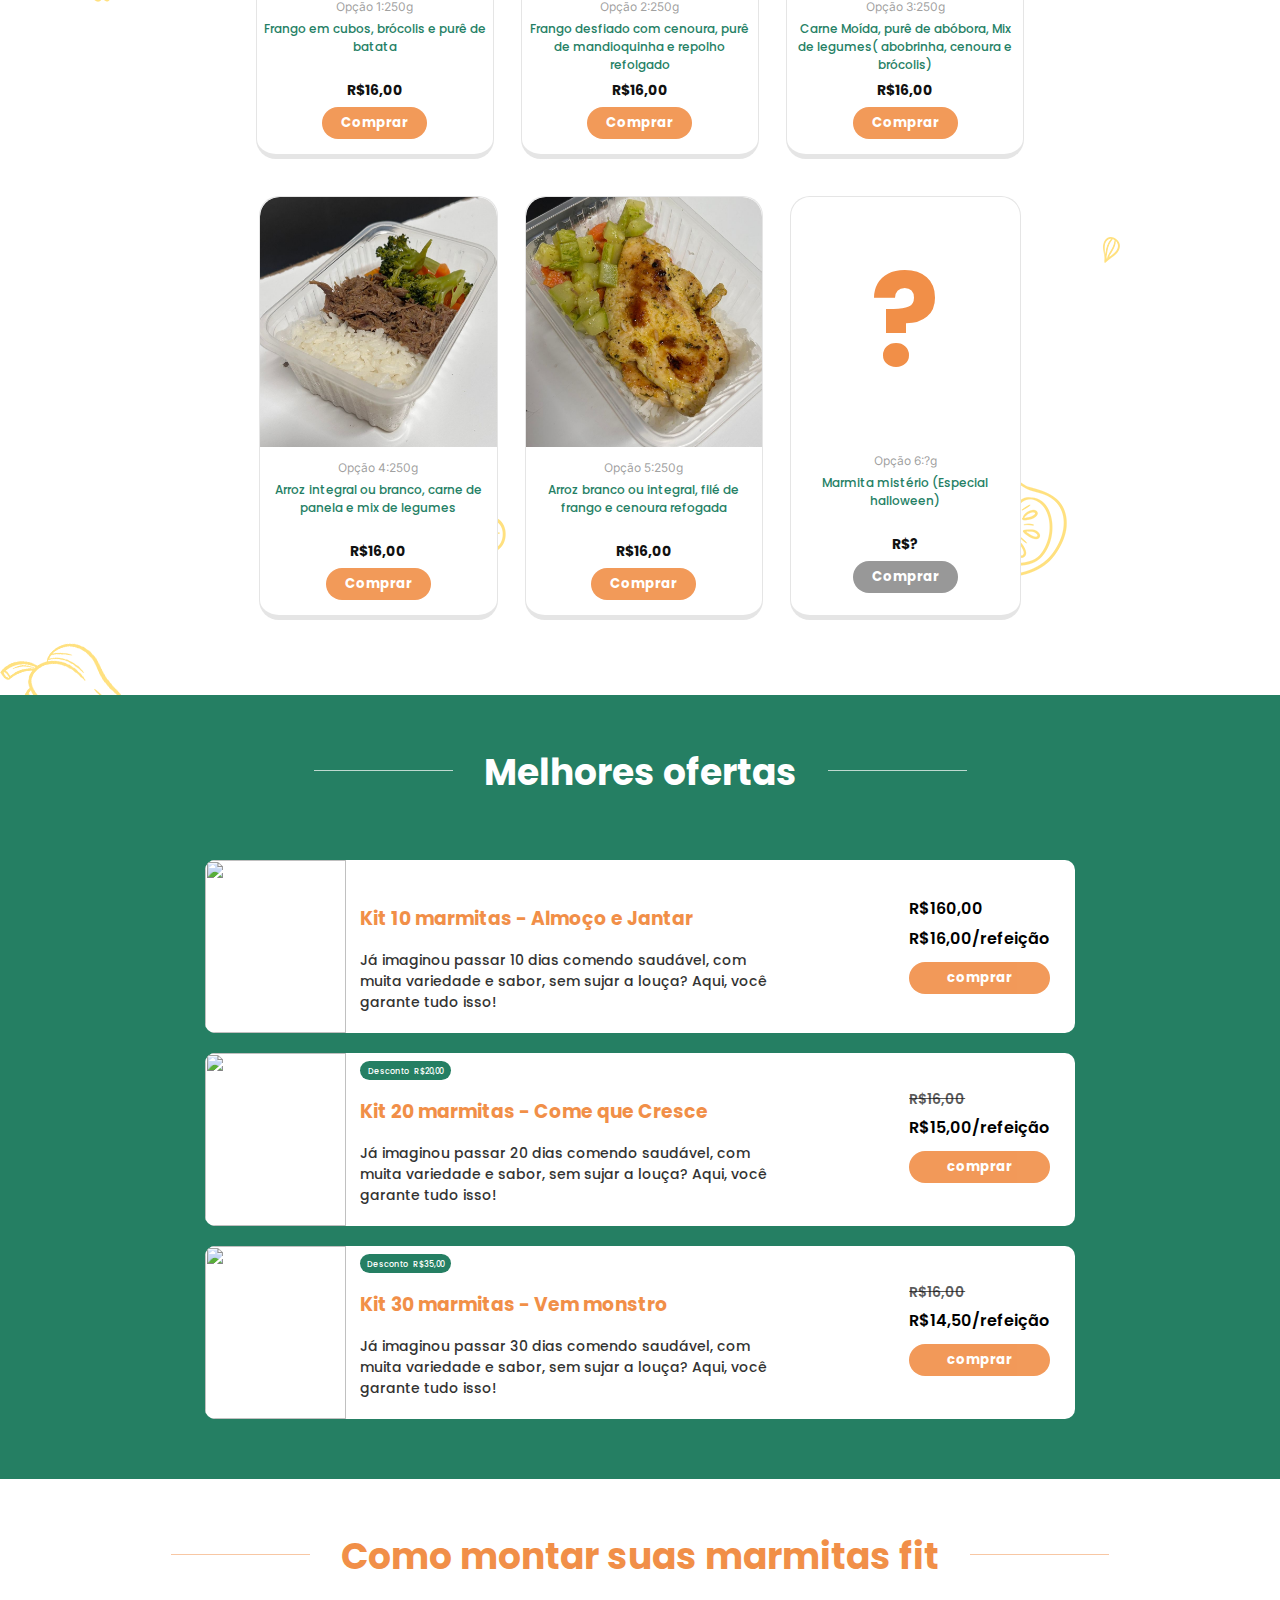
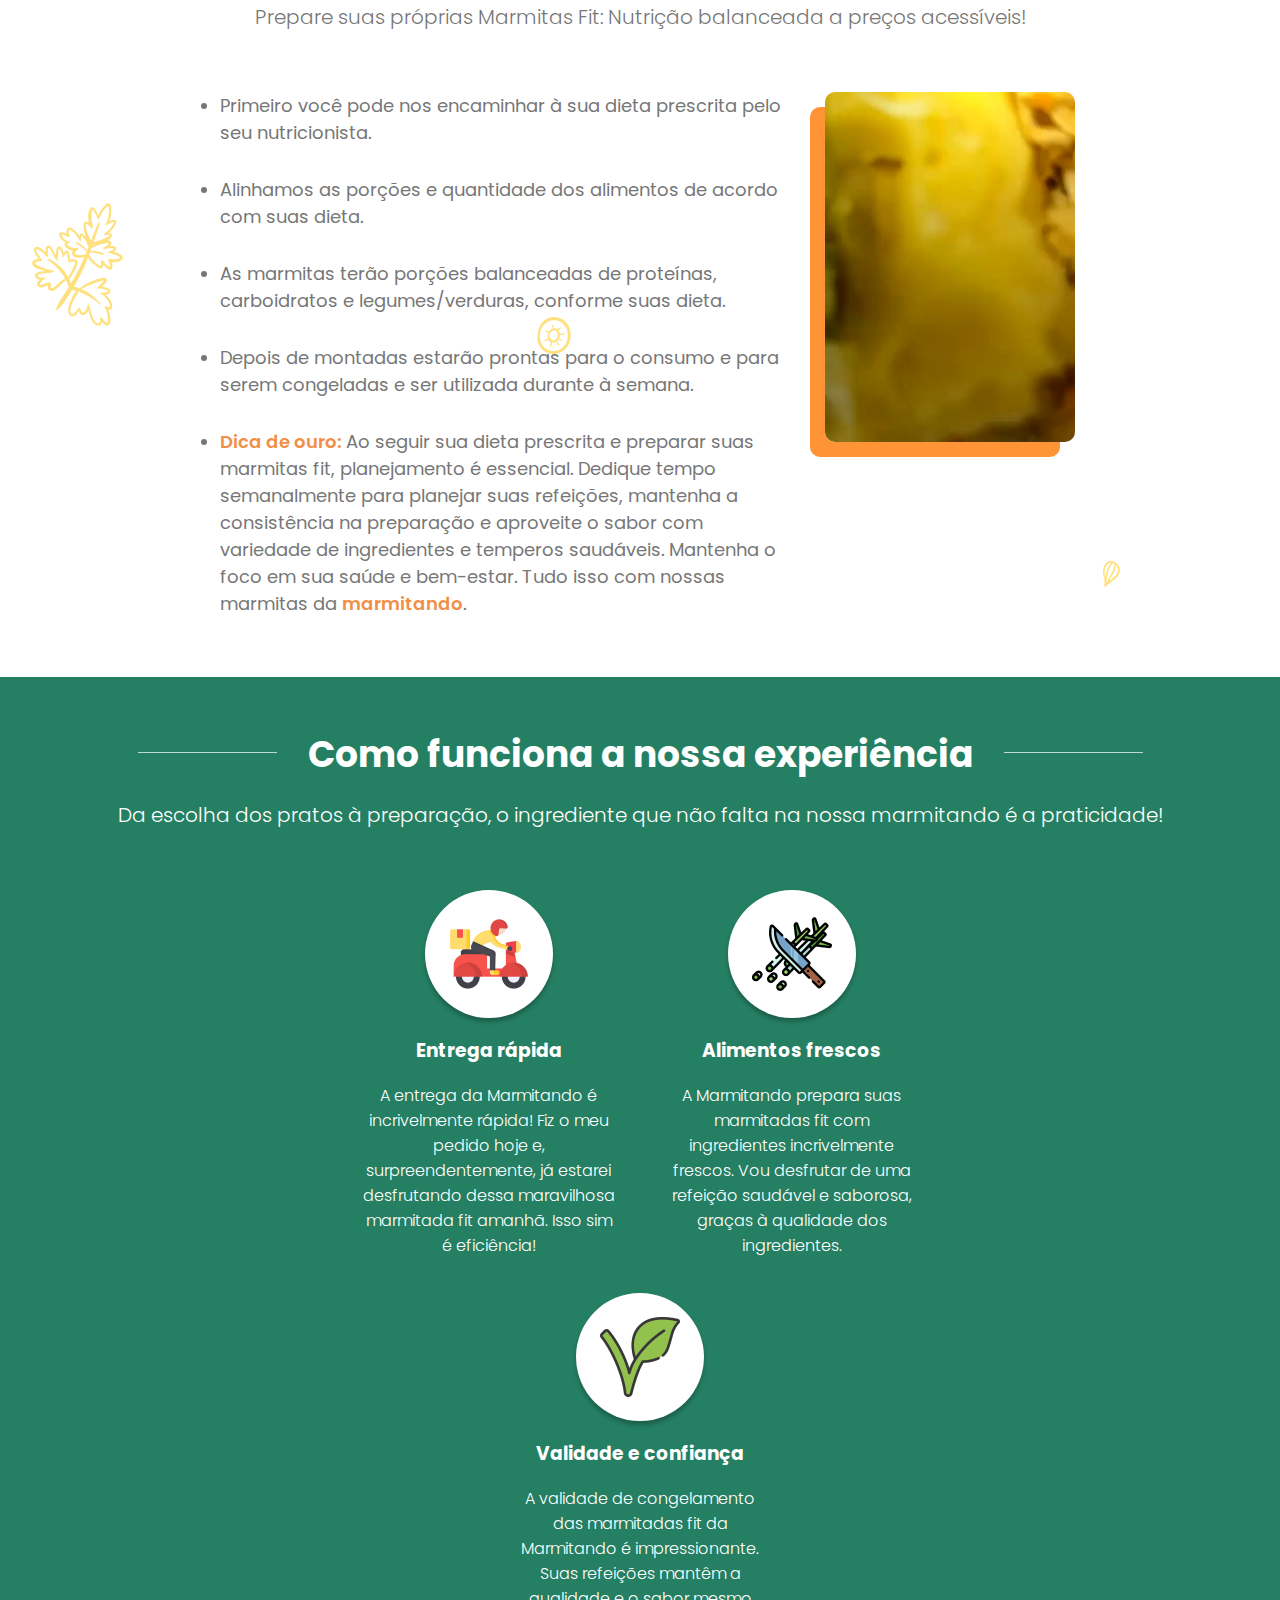
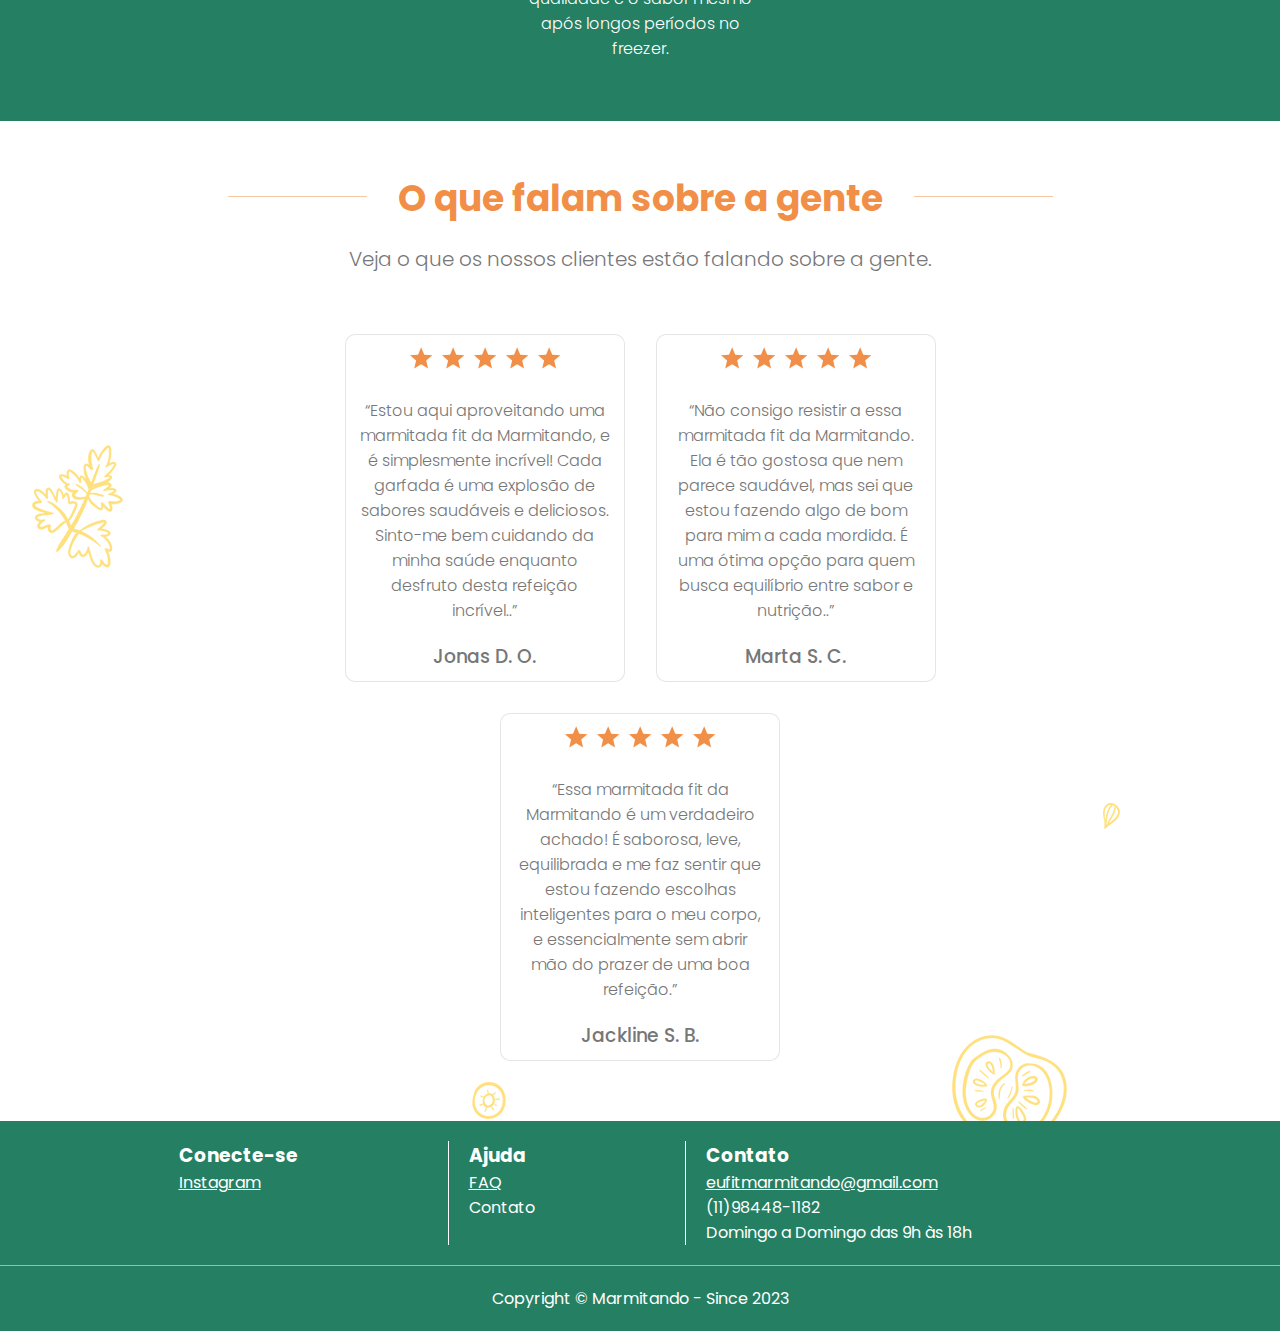
==== commit 7a3ee3df: "style: carrinho responsivo" ====
--- a/index.html
+++ b/index.html
@@ -255,8 +255,8 @@
                 <div class="dicas">
                     <ul>
                         <li>Primeiro você pode nos encaminhar à sua dieta prescrita pelo seu nutricionista.</li>
-                        <li>Alinhamos as porções e quantidade dos alimentos de acordo com us deita.</li>
-                        <li>As marmitas terão porções balanceadas de proteínas, carboidratos e legumes/verduras, conforme sua deita.</li>
+                        <li>Alinhamos as porções e quantidade dos alimentos de acordo com suas dieta.</li>
+                        <li>As marmitas terão porções balanceadas de proteínas, carboidratos e legumes/verduras, conforme suas dieta.</li>
                         <li>Depois de montadas estarão prontas para o consumo e para serem congeladas e ser utilizada durante à semana.</li>
                         <li><span>Dica de ouro:</span> Ao seguir sua dieta prescrita e preparar suas marmitas fit, planejamento é essencial. Dedique tempo semanalmente para planejar suas refeições, mantenha a consistência na preparação e aproveite o sabor com variedade de ingredientes e temperos saudáveis. Mantenha o foco em sua saúde e bem-estar. Tudo isso com nossas marmitas da <span>marmitando</span>.</li>
                     </ul>
--- a/css/styles.css
+++ b/css/styles.css
@@ -1180,6 +1180,51 @@
   }
 }
 
+@media screen and (max-width:700px) {
+  .modal-off main .conteudo .card-produto p {
+    font-size: 12px;
+  }
+  .modal-off main .conteudo .card-produto h3{
+    font-size: 16px;
+  }
+  .modal-off main .conteudo .card-produto .quantidade {
+    align-items: center;
+  }
+  .modal-off main .conteudo .card-produto .quantidade .form {
+    gap: 0;
+    width: 56px;
+    flex-direction: column;
+  }
+  .modal-off main .conteudo .card-produto .quantidade .form input{
+    margin: 1px;
+    border-radius: 4px;
+    width: 100%;
+  }
+}
+
+@media screen and (max-width:630px) {
+  .modal-off main .conteudo .card-produto .produto .descricao-produto {
+    gap: 0;
+  }
+
+  .modal-off main .conteudo .card-produto .produto .descricao-produto img {
+    display: none;
+    
+  }
+}
+
+@media screen and (max-width:550px) {
+ 
+  .modal-off main .conteudo .card-produto .produto span {
+    font-size: 12px;
+    overflow: hidden;
+    text-overflow: ellipsis;
+    display: -webkit-box;
+    -webkit-line-clamp: 2;
+    -webkit-box-orient: vertical;  
+  }
+}
+
 @media screen and (max-width:500px) {
   header .logo{
     width: 80px;
@@ -1215,6 +1260,21 @@
 
 }
 
+@media screen and (max-width:550px) {
+ 
+  .modal-off main  {
+    padding: 5px 1%;
+  }
+}
+
+@media screen and (max-width:435px) {
+
+  .modal-off main .conteudo .card-produto  {
+    gap: 10px;
+    padding: 6px;
+  }
+}
+
 @media screen and (max-width:400px) {
   header {
     padding: 5px 5%;
@@ -1234,13 +1294,12 @@
 }
 
 @media screen and (max-width:380px) {
-  
-  .modal-off .carrinho-vazio h1{
-    font-size: 24px;
-  }
-
-  .modal-off .carrinho-vazio .botao-comprar {
-    font-size: 20px;
+  .modal-off main .conteudo .card-produto .lixeira img{
+    width: 24px;
+  }
+
+  .modal-off main {
+    padding: 5px 0;
   }
 }
 
@@ -1263,3 +1322,6 @@
 
 
 
+
+
+
